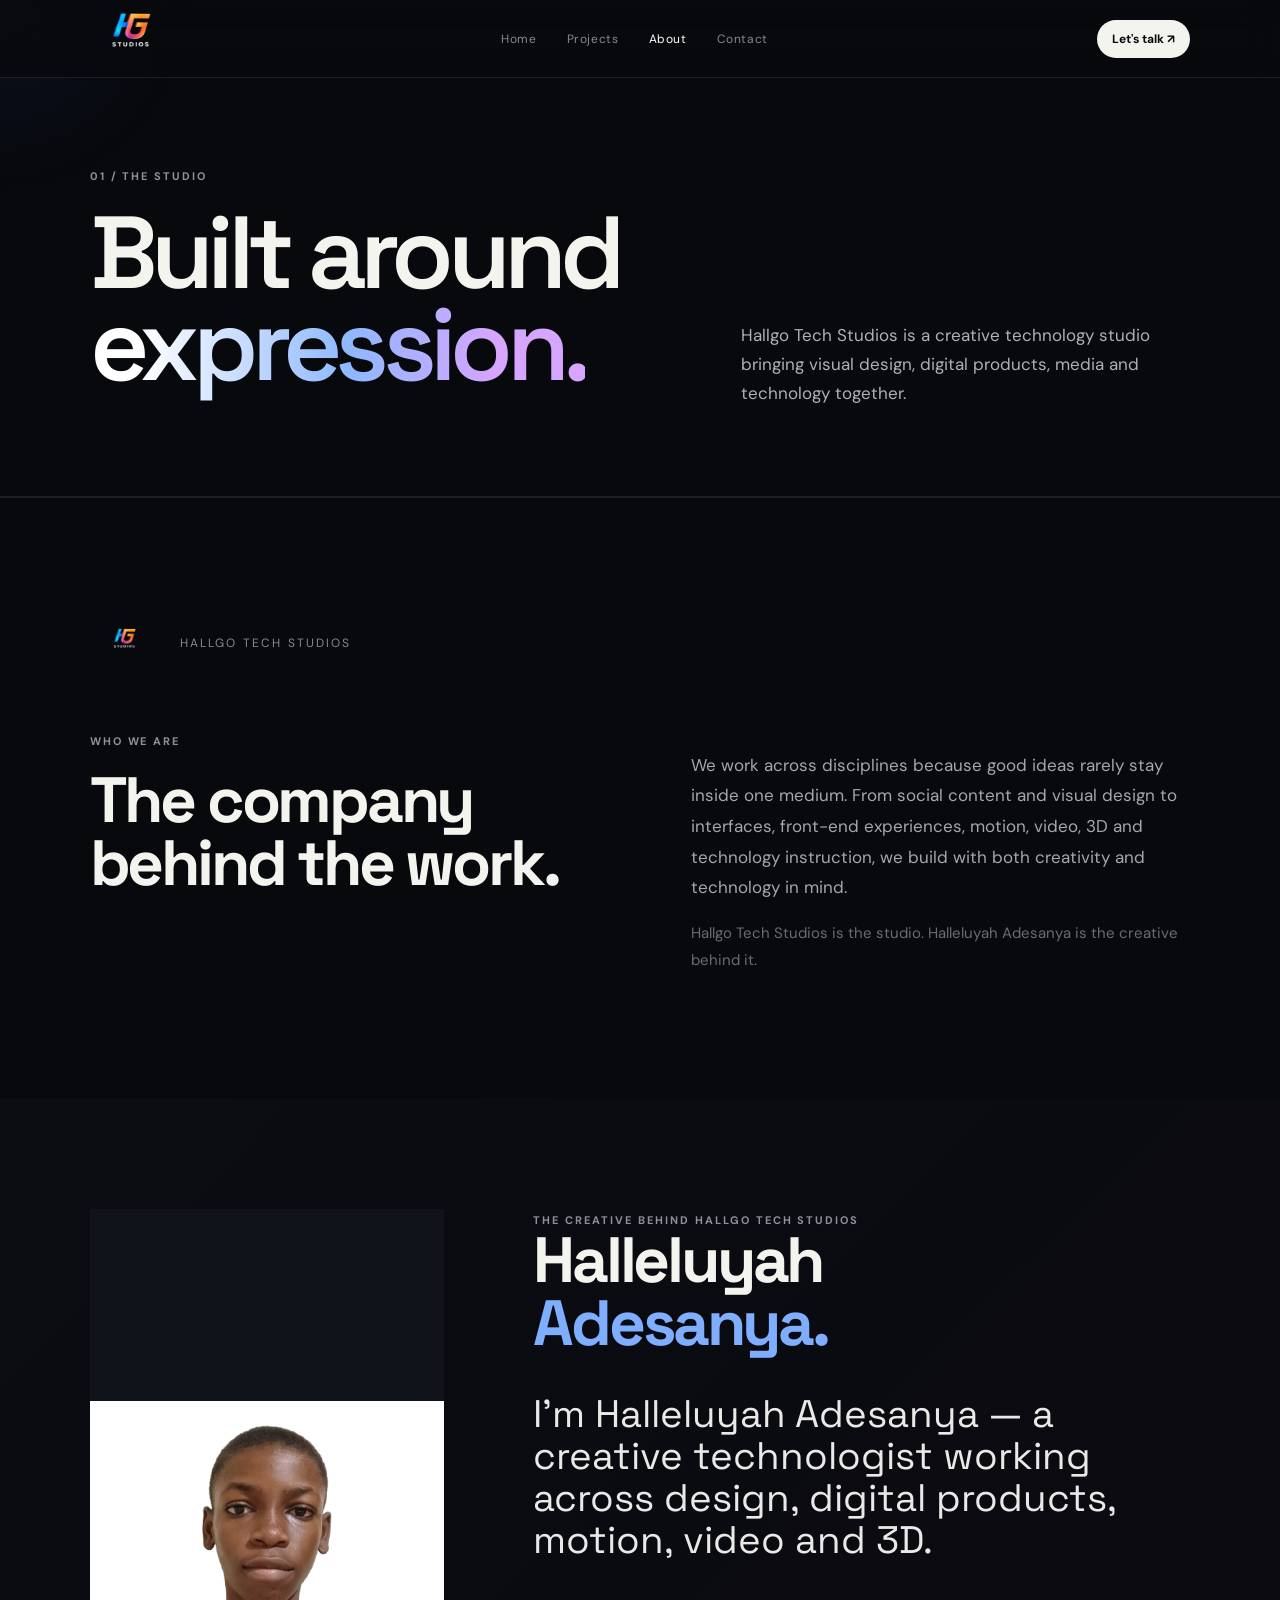
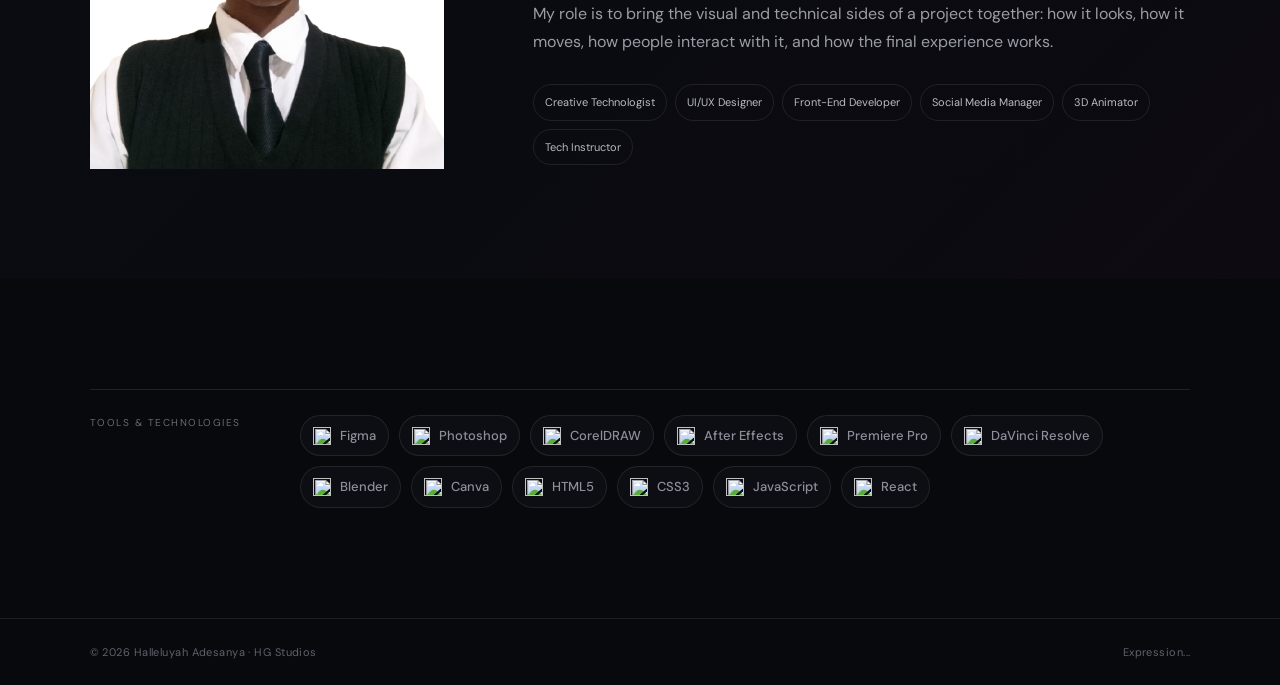
==== about.html @ c4662c1f "Update about.html" ====
<!doctype html><html lang="en"><head><meta charset="utf-8"><meta name="viewport" content="width=device-width, initial-scale=1"><title>About — HG Studios</title><link rel="icon" type="image/png" href="assets/hg-logo.png"><meta name="description" content="About Hallgo Tech Studios and Halleluyah Adesanya, the creative behind the studio."><meta name="theme-color" content="#08090d"><link rel="preconnect" href="https://fonts.googleapis.com"><link rel="preconnect" href="https://fonts.gstatic.com" crossorigin><link href="https://fonts.googleapis.com/css2?family=DM+Sans:wght@400;500;600;700&family=Space+Grotesk:wght@400;500;600;700&display=swap" rel="stylesheet"><link rel="stylesheet" href="styles.css"></head><body><div class="cursor-glow"></div><header class="site-header"><a class="brand" href="index.html" aria-label="HG Studios home"><img src="assets/logo.png" alt="HG Studios logo"></a><button class="menu-toggle" aria-label="Open menu" aria-expanded="false">☰</button><nav class="site-nav"><a href="index.html">Home</a><a href="projects.html">Projects</a><a class="active" href="about.html">About</a><a href="contact.html">Contact</a></nav><a class="header-cta" href="https://wa.link/23jd7m" target="_blank" rel="noopener">Let's talk ↗</a></header><div class="mobile-menu"><a href="index.html">Home</a><a href="projects.html">Projects</a><a href="about.html">About</a><a href="contact.html">Contact</a><a class="mobile-cta" href="https://wa.link/23jd7m" target="_blank" rel="noopener">Let's talk ↗</a></div>
<main><section class="page-hero section"><div class="section-kicker">01 / THE STUDIO</div><div class="about-heading"><h1>Built around<br><em>expression.</em></h1><p class="hero-sub">Hallgo Tech Studios is a creative technology studio bringing visual design, digital products, media and technology together.</p></div></section><section class="studio-story section"><div class="studio-lockup"><img src="assets/logo.png" alt="HG Studios logo"><span>HALLGO TECH STUDIOS</span></div><div class="studio-story-grid"><div><div class="section-kicker">WHO WE ARE</div><h2>The company behind the work.</h2></div><div><p>We work across disciplines because good ideas rarely stay inside one medium. From social content and visual design to interfaces, front-end experiences, motion, video, 3D and technology instruction, we build with both creativity and technology in mind.</p><p class="muted">Hallgo Tech Studios is the studio. Halleluyah Adesanya is the creative behind it.</p></div></div></section><section class="about-person section"><div class="about-person-grid"><div class="about-photo"><img src="assets/halleluyah.png" alt="Halleluyah Adesanya"></div><div class="about-copy"><div class="section-kicker">THE CREATIVE BEHIND HALLGO TECH STUDIOS</div><h2>Halleluyah<br><span>Adesanya.</span></h2><p class="large">I'm Halleluyah Adesanya — a creative technologist working across design, digital products, motion, video and 3D.</p><p>My role is to bring the visual and technical sides of a project together: how it looks, how it moves, how people interact with it, and how the final experience works.</p><div class="roles-list"><span>Creative Technologist</span><span>UI/UX Designer</span><span>Front-End Developer</span><span>Social Media Manager</span><span>3D Animator</span><span>Tech Instructor</span></div></div></div></section><section class="tools-section section"><div class="tools"><span>TOOLS & TECHNOLOGIES</span><div class="tool-list"><b><img src="https://cdn.simpleicons.org/figma/F24E1E" alt="">Figma</b><b><img src="https://cdn.simpleicons.org/adobephotoshop/31A8FF" alt="">Photoshop</b><b><img src="https://cdn.simpleicons.org/coreldraw/00A651" alt="">CorelDRAW</b><b><img src="https://cdn.simpleicons.org/adobeaftereffects/9999FF" alt="">After Effects</b><b><img src="https://cdn.simpleicons.org/adobepremierepro/9999FF" alt="">Premiere Pro</b><b><img src="https://cdn.simpleicons.org/davinciresolve/FFFFFF" alt="">DaVinci Resolve</b><b><img src="https://cdn.simpleicons.org/blender/F5792A" alt="">Blender</b><b><img src="https://cdn.simpleicons.org/canva/00C4CC" alt="">Canva</b><b><img src="https://cdn.simpleicons.org/html5/E34F26" alt="">HTML5</b><b><img src="https://cdn.simpleicons.org/css/1572B6" alt="">CSS3</b><b><img src="https://cdn.simpleicons.org/javascript/F7DF1E" alt="">JavaScript</b><b><img src="https://cdn.simpleicons.org/react/61DAFB" alt="">React</b></div></div></section></main><footer><div>© 2026 Halleluyah Adesanya · HG Studios</div><div>Expression...</div></footer><script src="script.js"></script></body></html>
---- styles.css ----
:root{--bg:#08090d;--panel:#0f1118;--text:#f4f4ef;--muted:#9296a1;--line:rgba(255,255,255,.09);--blue:#2979ff;--purple:#6a1b9a;--orange:#ff6f00}*{box-sizing:border-box}html{scroll-behavior:smooth}body{margin:0;background:var(--bg);color:var(--text);font-family:'DM Sans',sans-serif;line-height:1.5}a{color:inherit}button{font:inherit}.cursor-glow{position:fixed;width:420px;height:420px;transform:translate(-50%,-50%);border-radius:50%;background:radial-gradient(circle,rgba(41,121,255,.07),transparent 65%);pointer-events:none;z-index:0}.site-header{height:78px;padding:0 7vw;display:flex;align-items:center;justify-content:space-between;border-bottom:1px solid var(--line);position:sticky;top:0;background:rgba(8,9,13,.78);backdrop-filter:blur(18px);z-index:50}.brand img{width:48px;height:48px;object-fit:contain}.site-nav{display:flex;gap:30px}.site-nav a{color:#858994;text-decoration:none;font-size:12px;letter-spacing:.05em;transition:.25s}.site-nav a:hover,.site-nav a.active{color:#fff}.header-cta{font-size:12px;text-decoration:none;background:#f4f4ef;color:#08090d;padding:10px 15px;border-radius:999px;font-weight:700}.menu-toggle,.mobile-menu{display:none}.hero{min-height:calc(100vh - 78px);padding:8vh 7vw 4vh;position:relative;display:grid;grid-template-columns:1.25fr .75fr;align-items:center;overflow:hidden}.hero-bg{position:absolute;inset:0;background:radial-gradient(circle at 80% 30%,rgba(41,121,255,.11),transparent 25%),radial-gradient(circle at 70% 70%,rgba(106,27,154,.10),transparent 28%);z-index:-1}.hero-copy{max-width:900px}.eyebrow,.section-kicker{font-size:11px;letter-spacing:.18em;color:#8e919c;font-weight:700}.eyebrow span{color:var(--orange)}.hero h1,.page-hero h1{font-family:'Space Grotesk',sans-serif;font-size:clamp(58px,8vw,126px);line-height:.9;letter-spacing:-.065em;margin:22px 0 28px;font-weight:600}.hero h1 em,.page-hero h1 em{font-style:normal;background:linear-gradient(90deg,#fff 10%,#8eb8ff 52%,#d6a5ff 82%);-webkit-background-clip:text;background-clip:text;color:transparent}.hero-sub{max-width:640px;color:#aeb0ba;font-size:17px;line-height:1.7}.hero-actions{display:flex;align-items:center;gap:25px;margin-top:34px;flex-wrap:wrap}.button.primary,.contact-button{background:#f4f4ef;color:#08090d;border-radius:999px;padding:14px 20px;font-weight:700;font-size:13px;text-decoration:none;display:inline-block}.button.secondary{border:1px solid var(--line);padding:12px 18px;border-radius:999px;text-decoration:none;font-size:12px}.text-link,.inline-link{font-size:13px;color:#b5b8c1;text-decoration:none}.text-link:hover,.inline-link:hover{color:#fff}.hero-mark{justify-self:end;width:min(32vw,430px);aspect-ratio:1;display:grid;place-items:center;position:relative}.hero-mark img{width:72%;position:relative;z-index:2;filter:drop-shadow(0 25px 45px rgba(0,0,0,.45))}.hero-mark-glow{position:absolute;width:100%;height:100%;border-radius:50%;background:radial-gradient(circle,rgba(41,121,255,.18),rgba(106,27,154,.08) 40%,transparent 70%);border:1px solid rgba(41,121,255,.22);box-shadow:0 0 100px rgba(41,121,255,.1),inset 0 0 80px rgba(106,27,154,.08)}.role-strip{grid-column:1/-1;border-top:1px solid var(--line);padding-top:20px;display:flex;gap:28px;flex-wrap:wrap}.role-strip span{font-size:11px;color:#777b86;letter-spacing:.08em}.section{padding:110px 7vw}.intro{border-top:1px solid var(--line)}.intro-grid{display:grid;grid-template-columns:1.1fr .9fr;gap:8vw;margin-top:30px}.intro h2,.section h2{font-family:'Space Grotesk',sans-serif;font-size:clamp(42px,5vw,76px);line-height:.98;letter-spacing:-.05em;margin:0}.intro h2 span,.section h2 span{color:#7faeff}.intro p{color:#b5b6bd;font-size:18px;line-height:1.7;max-width:620px}.muted{color:#696c75!important;font-size:15px!important}.section-head{display:flex;justify-content:space-between;align-items:end;gap:30px;margin-bottom:44px}.head-note{max-width:360px;color:#7e818c;line-height:1.6;font-size:14px}.feature-grid{display:grid;grid-template-columns:1.25fr .75fr;gap:18px}.feature-card{display:block;text-decoration:none;background:#101219;border:1px solid var(--line);padding:10px}.feature-card.large{grid-row:span 2}.feature-image{overflow:hidden;background:#151720;aspect-ratio:4/3}.feature-card.large .feature-image{aspect-ratio:4/4.8}.feature-image img{width:100%;height:100%;object-fit:cover;transition:transform .6s}.feature-card:hover .feature-image img{transform:scale(1.04)}.feature-card>div:last-child{padding:17px 8px 12px}.feature-card span,.project-card .work-meta span,.work-meta span{display:block;color:#777b86;font-size:9px;letter-spacing:.15em;margin-bottom:7px}.feature-card strong{font-size:17px}.services-grid{margin-top:45px;display:grid;grid-template-columns:repeat(3,1fr);border-top:1px solid var(--line);border-left:1px solid var(--line)}.services-grid article{padding:30px;border-right:1px solid var(--line);border-bottom:1px solid var(--line);min-height:230px}.services-grid span{font-size:11px;color:var(--orange)}.services-grid h3{font-family:'Space Grotesk',sans-serif;font-size:25px;margin:34px 0 10px}.services-grid p{color:#7f828c;line-height:1.65;font-size:14px}.media{background:#0b0d12;border-top:1px solid #ffffff0d;border-bottom:1px solid #ffffff0d}.video-grid{display:grid;grid-template-columns:repeat(3,1fr);gap:18px}.yt-wrap{aspect-ratio:16/10;background:#11131a;overflow:hidden}.yt-wrap iframe{width:100%;height:100%;border:0}.center-action{text-align:center;margin-top:35px}.contact{padding-bottom:80px}.contact-panel{padding:70px 7vw;background:linear-gradient(110deg,#11131b,#171022 55%,#141018);border:1px solid var(--line);position:relative;overflow:hidden}.contact-panel:after{content:'';position:absolute;width:500px;height:500px;right:-180px;top:-220px;border-radius:50%;border:1px solid rgba(41,121,255,.22);box-shadow:0 0 120px rgba(41,121,255,.09)}.contact h2{font-size:clamp(55px,7vw,100px);margin:18px 0 35px;position:relative;z-index:1}.contact h2 em{font-style:normal;color:#a5c3ff}.page-hero{padding-top:90px;padding-bottom:80px;border-bottom:1px solid var(--line)}.page-hero h1{max-width:1000px;margin-bottom:25px}.page-hero>p{max-width:650px;color:#969aa5;font-size:17px}.project-toolbar{display:flex;justify-content:space-between;gap:20px;align-items:center;margin-bottom:30px}.filters{display:flex;gap:8px;flex-wrap:wrap}.filter{background:transparent;color:#7f828c;border:1px solid var(--line);padding:9px 14px;border-radius:999px;cursor:pointer}.filter.active,.filter:hover{background:#f4f4ef;color:#08090d}.project-count{color:#666a75;font-size:11px;letter-spacing:.1em}.project-grid{display:grid;grid-template-columns:repeat(12,1fr);gap:16px}.project-card{grid-column:span 4}.project-card:nth-child(3n+1){grid-column:span 5}.project-card:nth-child(3n+2){grid-column:span 4}.project-card:nth-child(3n){grid-column:span 3}.project-media{width:100%;aspect-ratio:4/5;border:0;padding:0;background:#11131a;display:block;overflow:hidden;position:relative}.project-media img,.project-media video{width:100%;height:100%;object-fit:cover;display:block}.media-button{cursor:pointer}.media-button img,.media-button video{transition:transform .6s,filter .6s}.media-button:hover img,.media-button:hover video{transform:scale(1.045);filter:brightness(1.06)}.play-badge{position:absolute;left:14px;bottom:14px;background:rgba(255,255,255,.92);color:#08090d;border-radius:50%;width:42px;height:42px;display:grid;place-items:center;font-size:12px}.yt-project{aspect-ratio:16/10}.yt-project iframe{width:100%;height:100%;border:0}.work-meta{padding:13px 1px 22px}.work-meta strong{font-size:14px;font-weight:600}.about-heading{display:grid;grid-template-columns:1.1fr .9fr;gap:8vw;align-items:end}.about-heading .hero-sub{margin-bottom:8px}.studio-lockup{display:flex;align-items:center;gap:20px;margin-bottom:55px}.studio-lockup img{width:70px;height:70px;object-fit:contain}.studio-lockup span{font-size:12px;letter-spacing:.18em;color:#858994}.studio-story{border-top:1px solid var(--line)}.studio-story-grid{display:grid;grid-template-columns:1fr 1fr;gap:8vw}.studio-story h2{margin-top:20px}.studio-story p{color:#a4a7b0;line-height:1.8;font-size:17px}.about-person{background:linear-gradient(135deg,#0b0d12,#0a0b10 55%,#0e0a12)}.about-person-grid{display:grid;grid-template-columns:.7fr 1.3fr;gap:7vw;align-items:center}.about-photo{background:#11131a;min-height:560px;display:flex;align-items:end;justify-content:center;overflow:hidden}.about-photo img{width:100%;height:100%;object-fit:cover;object-position:center top}.about-copy .large{font-family:'Space Grotesk',sans-serif;font-size:clamp(25px,3vw,42px);line-height:1.1;color:#e9e9e7}.about-copy p:not(.large){color:#9b9da6;line-height:1.75}.roles-list{display:flex;flex-wrap:wrap;gap:8px;margin-top:28px}.roles-list span{border:1px solid var(--line);padding:9px 11px;border-radius:999px;color:#b9bbc3;font-size:11px}.tools{border-top:1px solid rgba(255,255,255,.1);padding-top:25px;display:grid;grid-template-columns:180px 1fr;gap:30px}.tools>span{font-size:10px;letter-spacing:.15em;color:#676a74}.tools div{display:flex;gap:18px;flex-wrap:wrap}.tools b{font-weight:500;color:#8d909a;font-size:13px}.contact-page{min-height:70vh}.contact-page h1{font-size:clamp(58px,8vw,118px)}.contact-page .contact-button{margin-top:25px}.contact-links{padding-top:30px}.social-grid{display:grid;grid-template-columns:repeat(4,1fr);border-left:1px solid var(--line);margin-top:25px}.social-link{display:flex;justify-content:space-between;align-items:center;color:#9da0aa;text-decoration:none;border-right:1px solid var(--line);border-bottom:1px solid var(--line);padding:20px 16px;font-size:13px}.social-link:hover{color:#fff;background:#0e1016}.social-link i{font-style:normal;color:var(--orange)}.lightbox{position:fixed;inset:0;background:rgba(0,0,0,.92);display:none;align-items:center;justify-content:center;z-index:100;padding:30px}.lightbox.open{display:flex}.lightbox img,.lightbox-video{max-width:92vw;max-height:88vh;object-fit:contain}.lightbox-close{position:absolute;top:18px;right:25px;background:none;border:0;color:#fff;font-size:38px;cursor:pointer}.reveal{opacity:0;transform:translateY(22px);transition:opacity .8s ease,transform .8s ease}.reveal.visible{opacity:1;transform:none}footer{border-top:1px solid var(--line);padding:25px 7vw;display:flex;justify-content:space-between;color:#5f626c;font-size:11px;letter-spacing:.04em}
@media(max-width:900px){.site-header{padding:0 5vw}.site-nav,.site-header .header-cta{display:none}.menu-toggle{display:block;background:none;border:0;color:#fff;font-size:28px;cursor:pointer}.mobile-menu{display:flex;position:fixed;inset:78px 0 auto 0;background:rgba(8,9,13,.97);backdrop-filter:blur(18px);padding:25px 5vw 35px;flex-direction:column;gap:20px;z-index:49;border-bottom:1px solid var(--line);transform:translateY(-120%);transition:transform .3s}.mobile-menu.open{transform:none}.mobile-menu a{text-decoration:none;color:#c7c9d0;font-size:18px}.mobile-menu .mobile-cta{background:#f4f4ef;color:#08090d;padding:12px 15px;border-radius:999px;width:max-content;font-size:13px;font-weight:700}.hero{grid-template-columns:1fr;padding-top:70px}.hero-mark{justify-self:center;width:min(75vw,430px);margin-top:35px}.hero-copy{order:1}.hero-mark{order:2}.role-strip{order:3}.intro-grid,.about-heading,.studio-story-grid,.about-person-grid{grid-template-columns:1fr}.feature-grid{grid-template-columns:1fr 1fr}.feature-card.large{grid-row:auto;grid-column:1/-1}.services-grid{grid-template-columns:1fr 1fr}.video-grid{grid-template-columns:1fr}.tools{grid-template-columns:1fr}.social-grid{grid-template-columns:1fr 1fr}.project-card,.project-card:nth-child(3n+1),.project-card:nth-child(3n+2),.project-card:nth-child(3n){grid-column:span 6}}
@media(max-width:600px){.section{padding:80px 5vw}.hero{padding-left:5vw;padding-right:5vw}.hero h1,.page-hero h1{font-size:56px}.hero-sub{font-size:15px}.hero-mark{width:88vw}.section-head{align-items:flex-start;flex-direction:column}.feature-grid{grid-template-columns:1fr}.feature-card.large{grid-column:auto}.services-grid{grid-template-columns:1fr}.project-toolbar{align-items:flex-start;flex-direction:column}.filters{overflow-x:auto;flex-wrap:nowrap;width:100%;padding-bottom:4px}.filter{white-space:nowrap}.project-card,.project-card:nth-child(3n+1),.project-card:nth-child(3n+2),.project-card:nth-child(3n){grid-column:span 12}.about-photo{min-height:430px}.social-grid{grid-template-columns:1fr}.contact-panel{padding:55px 6vw}.contact h2{font-size:56px}.contact-page{min-height:auto}.page-hero{padding-top:70px}footer{padding:22px 5vw;gap:20px;flex-direction:column}.cursor-glow{display:none}}
/* Project detail layer */
.detail-modal{position:fixed;inset:0;background:rgba(3,4,7,.94);backdrop-filter:blur(18px);display:none;align-items:center;justify-content:center;z-index:120;padding:24px}.detail-modal.open{display:flex}.detail-panel{width:min(1080px,94vw);max-height:90vh;overflow:auto;background:#0d0f15;border:1px solid var(--line);display:grid;grid-template-columns:1.1fr .9fr;gap:0;box-shadow:0 30px 100px rgba(0,0,0,.55)}.detail-media{background:#07080b;min-height:420px;display:grid;place-items:center}.detail-media img,.detail-media video{width:100%;height:100%;max-height:78vh;object-fit:contain}.detail-copy{padding:48px}.detail-copy h2{font-family:'Space Grotesk',sans-serif;font-size:clamp(38px,4vw,62px);line-height:.98;letter-spacing:-.05em;margin:18px 0}.detail-copy p{color:#a9adb7;font-size:16px;line-height:1.75}.detail-tools{display:flex;flex-direction:column;gap:7px;border-top:1px solid var(--line);padding-top:20px}.detail-tools strong{color:#fff;font-size:11px;letter-spacing:.12em;text-transform:uppercase}.detail-close{position:fixed;top:18px;right:22px;background:none;border:0;color:#fff;font-size:40px;line-height:1;cursor:pointer;z-index:121}.viewer-shell{max-width:92vw;max-height:88vh;display:flex;flex-direction:column;align-items:center;gap:14px}.viewer-shell img,.viewer-shell video{max-width:92vw;max-height:78vh;object-fit:contain}.viewer-caption{width:100%;display:flex;justify-content:space-between;gap:20px;color:#fff}.viewer-caption span{color:#858994;font-size:12px}.details-link{display:inline-block;margin-top:12px;background:none;border:0;padding:0;color:#9da0aa;font-size:12px;cursor:pointer}.details-link:hover{color:#fff}.project-media{border:0;padding:0;width:100%;cursor:pointer}.project-media img,.project-media video{display:block}.yt-project{cursor:default}.yt-project iframe{display:block;width:100%;aspect-ratio:16/9;border:0}.project-card .work-meta{padding:15px 3px 2px}.project-card .work-meta strong{display:block;font-size:17px}.project-grid{align-items:start}.project-count{white-space:nowrap}
@media(max-width:800px){.detail-panel{grid-template-columns:1fr;max-height:88vh}.detail-media{min-height:250px}.detail-copy{padding:30px 24px}.detail-copy h2{font-size:42px}.detail-close{top:10px;right:14px}.viewer-caption{flex-direction:column;gap:4px}}


/* Final refinement: real media thumbnails, icons and mobile sizing */
.brand img{width:82px;height:auto;display:block;object-fit:contain}
.hero-mark img{width:min(100%,360px);max-height:360px;object-fit:contain}
.yt-thumb,.youtube-thumb{position:relative;overflow:hidden;background:#11131a}
.yt-thumb{aspect-ratio:16/9}
.yt-thumb img,.youtube-thumb img{width:100%;height:100%;object-fit:cover;display:block;transition:transform .6s,filter .6s}
.youtube-home-card{display:block;color:inherit;text-decoration:none}
.youtube-home-card:hover .yt-thumb img,.youtube-thumb:hover img{transform:scale(1.04);filter:brightness(.82)}
.youtube-overlay{position:absolute;inset:0;display:flex;align-items:center;justify-content:center;flex-direction:column;gap:8px;background:linear-gradient(180deg,transparent 30%,rgba(0,0,0,.55));pointer-events:none}
.youtube-play{width:54px;height:54px;border-radius:50%;display:grid;place-items:center;background:#fff;color:#111;font-size:14px;padding-left:2px;box-shadow:0 10px 30px rgba(0,0,0,.35)}
.youtube-overlay small{font-size:9px;letter-spacing:.18em;color:#fff;font-weight:700}
.social-name{display:flex;align-items:center;gap:11px}
.social-name img{width:19px;height:19px;display:block;object-fit:contain}
.tool-list{display:flex!important;gap:10px!important;flex-wrap:wrap!important}
.tool-list b{display:flex;align-items:center;gap:9px;border:1px solid var(--line);padding:10px 12px;border-radius:999px;background:#0c0e13}
.tool-list b img{width:18px;height:18px;object-fit:contain}
.project-card .youtube-thumb{cursor:pointer}
.yt-project{aspect-ratio:auto}
@media(max-width:900px){.brand img{width:68px}.hero-mark img{width:min(72vw,310px);max-height:310px}.site-header{height:72px}.mobile-menu{inset:72px 0 auto 0}}
@media(max-width:600px){.brand img{width:60px}.hero-mark{width:100%;margin-top:12px}.hero-mark img{width:min(62vw,250px);max-height:250px}.hero{padding-top:45px}.hero h1{font-size:clamp(44px,14vw,58px);line-height:.98}.role-strip{gap:7px}.role-strip span{font-size:9px;padding:7px 9px}.project-media{aspect-ratio:4/5}.youtube-thumb{aspect-ratio:16/9}.yt-thumb{aspect-ratio:16/9}.tools{gap:18px}.tool-list{gap:7px!important}.tool-list b{font-size:11px;padding:8px 10px}.tool-list b img{width:16px;height:16px}.social-link{padding:17px 13px}.social-name img{width:18px;height:18px}}
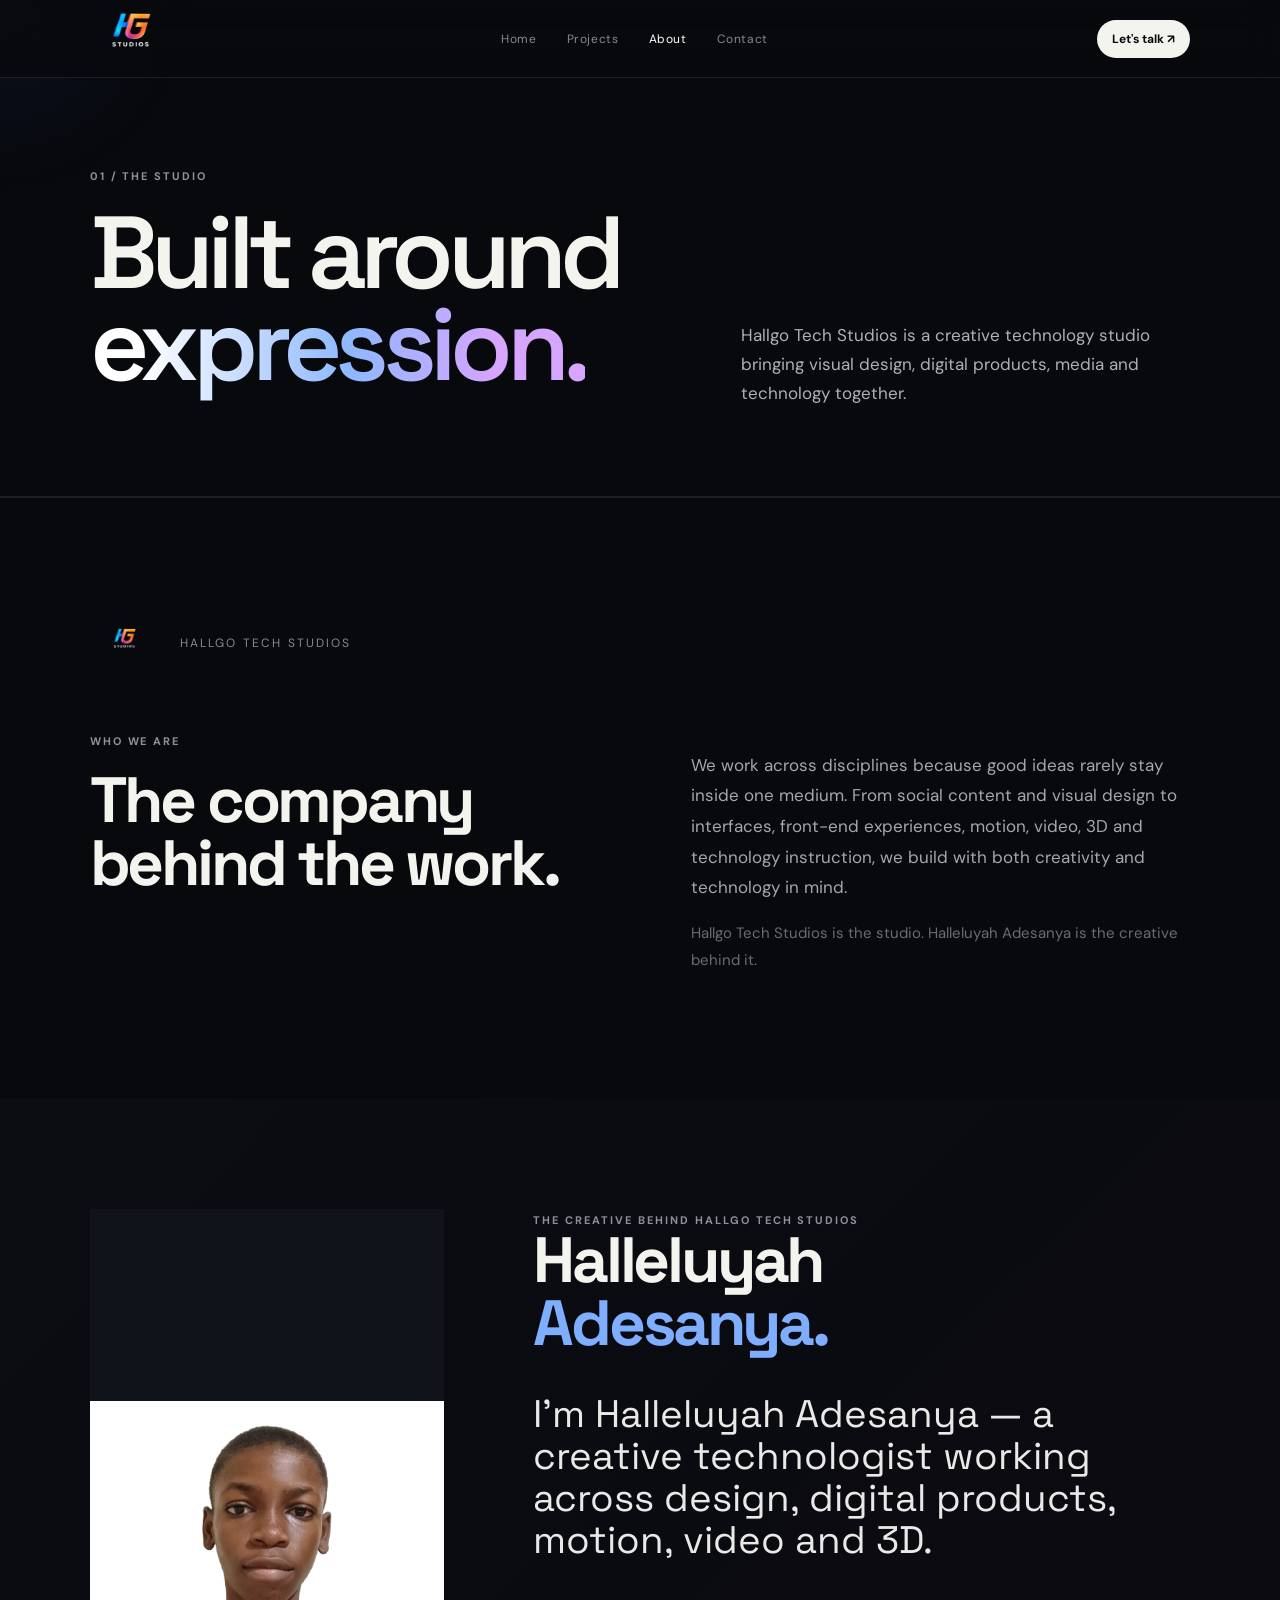
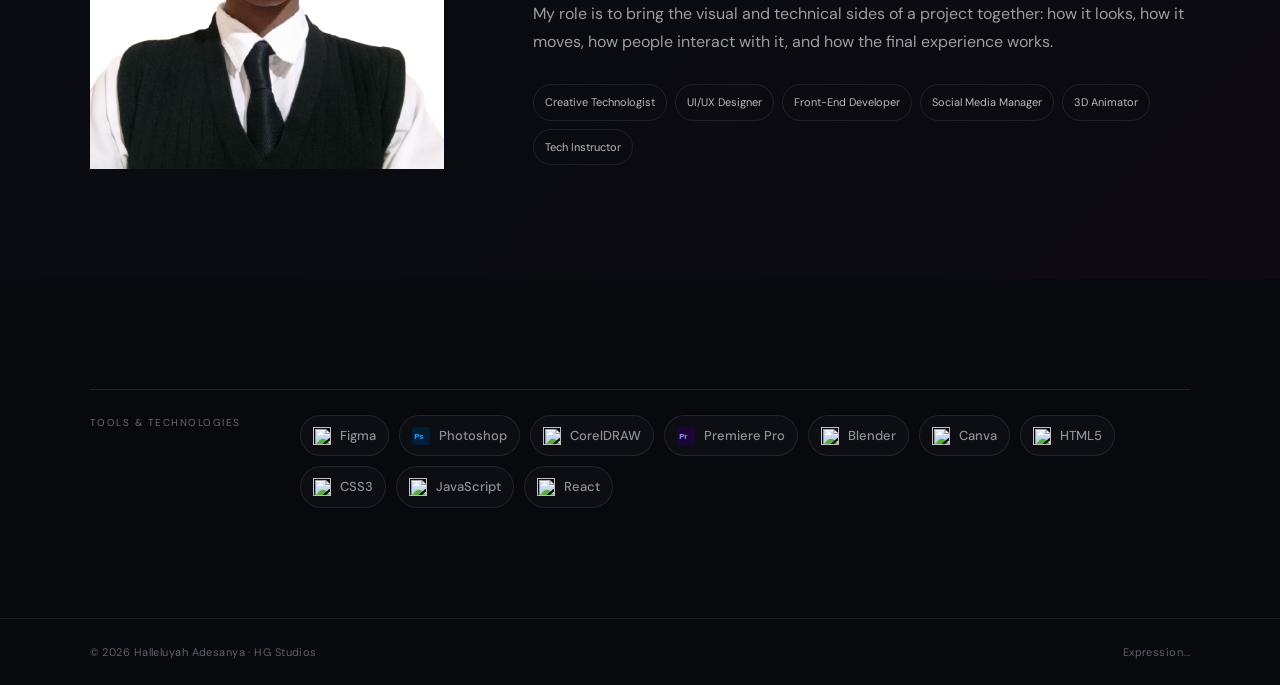
==== commit 8faeea3a: "Fix About tools and remove unwanted tools" ====
--- a/about.html
+++ b/about.html
@@ -1,2 +1,2 @@
-<!doctype html><html lang="en"><head><meta charset="utf-8"><meta name="viewport" content="width=device-width, initial-scale=1"><title>About — HG Studios</title><link rel="icon" type="image/png" href="assets/hg-logo.png"><meta name="description" content="About Hallgo Tech Studios and Halleluyah Adesanya, the creative behind the studio."><meta name="theme-color" content="#08090d"><link rel="preconnect" href="https://fonts.googleapis.com"><link rel="preconnect" href="https://fonts.gstatic.com" crossorigin><link href="https://fonts.googleapis.com/css2?family=DM+Sans:wght@400;500;600;700&family=Space+Grotesk:wght@400;500;600;700&display=swap" rel="stylesheet"><link rel="stylesheet" href="styles.css"></head><body><div class="cursor-glow"></div><header class="site-header"><a class="brand" href="index.html" aria-label="HG Studios home"><img src="assets/logo.png" alt="HG Studios logo"></a><button class="menu-toggle" aria-label="Open menu" aria-expanded="false">☰</button><nav class="site-nav"><a href="index.html">Home</a><a href="projects.html">Projects</a><a class="active" href="about.html">About</a><a href="contact.html">Contact</a></nav><a class="header-cta" href="https://wa.link/23jd7m" target="_blank" rel="noopener">Let's talk ↗</a></header><div class="mobile-menu"><a href="index.html">Home</a><a href="projects.html">Projects</a><a href="about.html">About</a><a href="contact.html">Contact</a><a class="mobile-cta" href="https://wa.link/23jd7m" target="_blank" rel="noopener">Let's talk ↗</a></div>
-<main><section class="page-hero section"><div class="section-kicker">01 / THE STUDIO</div><div class="about-heading"><h1>Built around<br><em>expression.</em></h1><p class="hero-sub">Hallgo Tech Studios is a creative technology studio bringing visual design, digital products, media and technology together.</p></div></section><section class="studio-story section"><div class="studio-lockup"><img src="assets/logo.png" alt="HG Studios logo"><span>HALLGO TECH STUDIOS</span></div><div class="studio-story-grid"><div><div class="section-kicker">WHO WE ARE</div><h2>The company behind the work.</h2></div><div><p>We work across disciplines because good ideas rarely stay inside one medium. From social content and visual design to interfaces, front-end experiences, motion, video, 3D and technology instruction, we build with both creativity and technology in mind.</p><p class="muted">Hallgo Tech Studios is the studio. Halleluyah Adesanya is the creative behind it.</p></div></div></section><section class="about-person section"><div class="about-person-grid"><div class="about-photo"><img src="assets/halleluyah.png" alt="Halleluyah Adesanya"></div><div class="about-copy"><div class="section-kicker">THE CREATIVE BEHIND HALLGO TECH STUDIOS</div><h2>Halleluyah<br><span>Adesanya.</span></h2><p class="large">I'm Halleluyah Adesanya — a creative technologist working across design, digital products, motion, video and 3D.</p><p>My role is to bring the visual and technical sides of a project together: how it looks, how it moves, how people interact with it, and how the final experience works.</p><div class="roles-list"><span>Creative Technologist</span><span>UI/UX Designer</span><span>Front-End Developer</span><span>Social Media Manager</span><span>3D Animator</span><span>Tech Instructor</span></div></div></div></section><section class="tools-section section"><div class="tools"><span>TOOLS & TECHNOLOGIES</span><div class="tool-list"><b><img src="https://cdn.simpleicons.org/figma/F24E1E" alt="">Figma</b><b><img src="https://cdn.simpleicons.org/adobephotoshop/31A8FF" alt="">Photoshop</b><b><img src="https://cdn.simpleicons.org/coreldraw/00A651" alt="">CorelDRAW</b><b><img src="https://cdn.simpleicons.org/adobeaftereffects/9999FF" alt="">After Effects</b><b><img src="https://cdn.simpleicons.org/adobepremierepro/9999FF" alt="">Premiere Pro</b><b><img src="https://cdn.simpleicons.org/davinciresolve/FFFFFF" alt="">DaVinci Resolve</b><b><img src="https://cdn.simpleicons.org/blender/F5792A" alt="">Blender</b><b><img src="https://cdn.simpleicons.org/canva/00C4CC" alt="">Canva</b><b><img src="https://cdn.simpleicons.org/html5/E34F26" alt="">HTML5</b><b><img src="https://cdn.simpleicons.org/css/1572B6" alt="">CSS3</b><b><img src="https://cdn.simpleicons.org/javascript/F7DF1E" alt="">JavaScript</b><b><img src="https://cdn.simpleicons.org/react/61DAFB" alt="">React</b></div></div></section></main><footer><div>© 2026 Halleluyah Adesanya · HG Studios</div><div>Expression...</div></footer><script src="script.js"></script></body></html>
+<!doctype html><html lang="en"><head><meta charset="utf-8"><meta name="viewport" content="width=device-width, initial-scale=1"><title>About — HG Studios</title><link rel="icon" type="image/png" href="assets/hg-favicon.png"><meta name="description" content="About Hallgo Tech Studios and Halleluyah Adesanya, the creative behind the studio."><meta name="theme-color" content="#08090d"><link rel="preconnect" href="https://fonts.googleapis.com"><link rel="preconnect" href="https://fonts.gstatic.com" crossorigin><link href="https://fonts.googleapis.com/css2?family=DM+Sans:wght@400;500;600;700&family=Space+Grotesk:wght@400;500;600;700&display=swap" rel="stylesheet"><link rel="stylesheet" href="styles.css"></head><body><div class="cursor-glow"></div><header class="site-header"><a class="brand" href="index.html" aria-label="HG Studios home"><img src="assets/logo.png" alt="HG Studios logo"></a><button class="menu-toggle" aria-label="Open menu" aria-expanded="false">☰</button><nav class="site-nav"><a href="index.html">Home</a><a href="projects.html">Projects</a><a class="active" href="about.html">About</a><a href="contact.html">Contact</a></nav><a class="header-cta" href="https://wa.link/23jd7m" target="_blank" rel="noopener">Let's talk ↗</a></header><div class="mobile-menu"><a href="index.html">Home</a><a href="projects.html">Projects</a><a href="about.html">About</a><a href="contact.html">Contact</a><a class="mobile-cta" href="https://wa.link/23jd7m" target="_blank" rel="noopener">Let's talk ↗</a></div>
+<main><section class="page-hero section"><div class="section-kicker">01 / THE STUDIO</div><div class="about-heading"><h1>Built around<br><em>expression.</em></h1><p class="hero-sub">Hallgo Tech Studios is a creative technology studio bringing visual design, digital products, media and technology together.</p></div></section><section class="studio-story section"><div class="studio-lockup"><img src="assets/logo.png" alt="HG Studios logo"><span>HALLGO TECH STUDIOS</span></div><div class="studio-story-grid"><div><div class="section-kicker">WHO WE ARE</div><h2>The company behind the work.</h2></div><div><p>We work across disciplines because good ideas rarely stay inside one medium. From social content and visual design to interfaces, front-end experiences, motion, video, 3D and technology instruction, we build with both creativity and technology in mind.</p><p class="muted">Hallgo Tech Studios is the studio. Halleluyah Adesanya is the creative behind it.</p></div></div></section><section class="about-person section"><div class="about-person-grid"><div class="about-photo"><img src="assets/halleluyah.png" alt="Halleluyah Adesanya"></div><div class="about-copy"><div class="section-kicker">THE CREATIVE BEHIND HALLGO TECH STUDIOS</div><h2>Halleluyah<br><span>Adesanya.</span></h2><p class="large">I'm Halleluyah Adesanya — a creative technologist working across design, digital products, motion, video and 3D.</p><p>My role is to bring the visual and technical sides of a project together: how it looks, how it moves, how people interact with it, and how the final experience works.</p><div class="roles-list"><span>Creative Technologist</span><span>UI/UX Designer</span><span>Front-End Developer</span><span>Social Media Manager</span><span>3D Animator</span><span>Tech Instructor</span></div></div></div></section><section class="tools-section section"><div class="tools"><span>TOOLS & TECHNOLOGIES</span><div class="tool-list"><b><img src="https://cdn.simpleicons.org/figma/F24E1E" alt="">Figma</b><b><img src="assets/photoshop.svg" alt="">Photoshop</b><b><img src="https://cdn.simpleicons.org/coreldraw/00A651" alt="">CorelDRAW</b><b><img src="assets/premiere-pro.svg" alt="">Premiere Pro</b><b><img src="https://cdn.simpleicons.org/blender/F5792A" alt="">Blender</b><b><img src="assets/canva.svg" alt="">Canva</b><b><img src="https://cdn.simpleicons.org/html5/E34F26" alt="">HTML5</b><b><img src="https://cdn.simpleicons.org/css/1572B6" alt="">CSS3</b><b><img src="https://cdn.simpleicons.org/javascript/F7DF1E" alt="">JavaScript</b><b><img src="https://cdn.simpleicons.org/react/61DAFB" alt="">React</b></div></div></section></main><footer><div>© 2026 Halleluyah Adesanya · HG Studios</div><div>Expression...</div></footer><script src="script.js"></script></body></html>
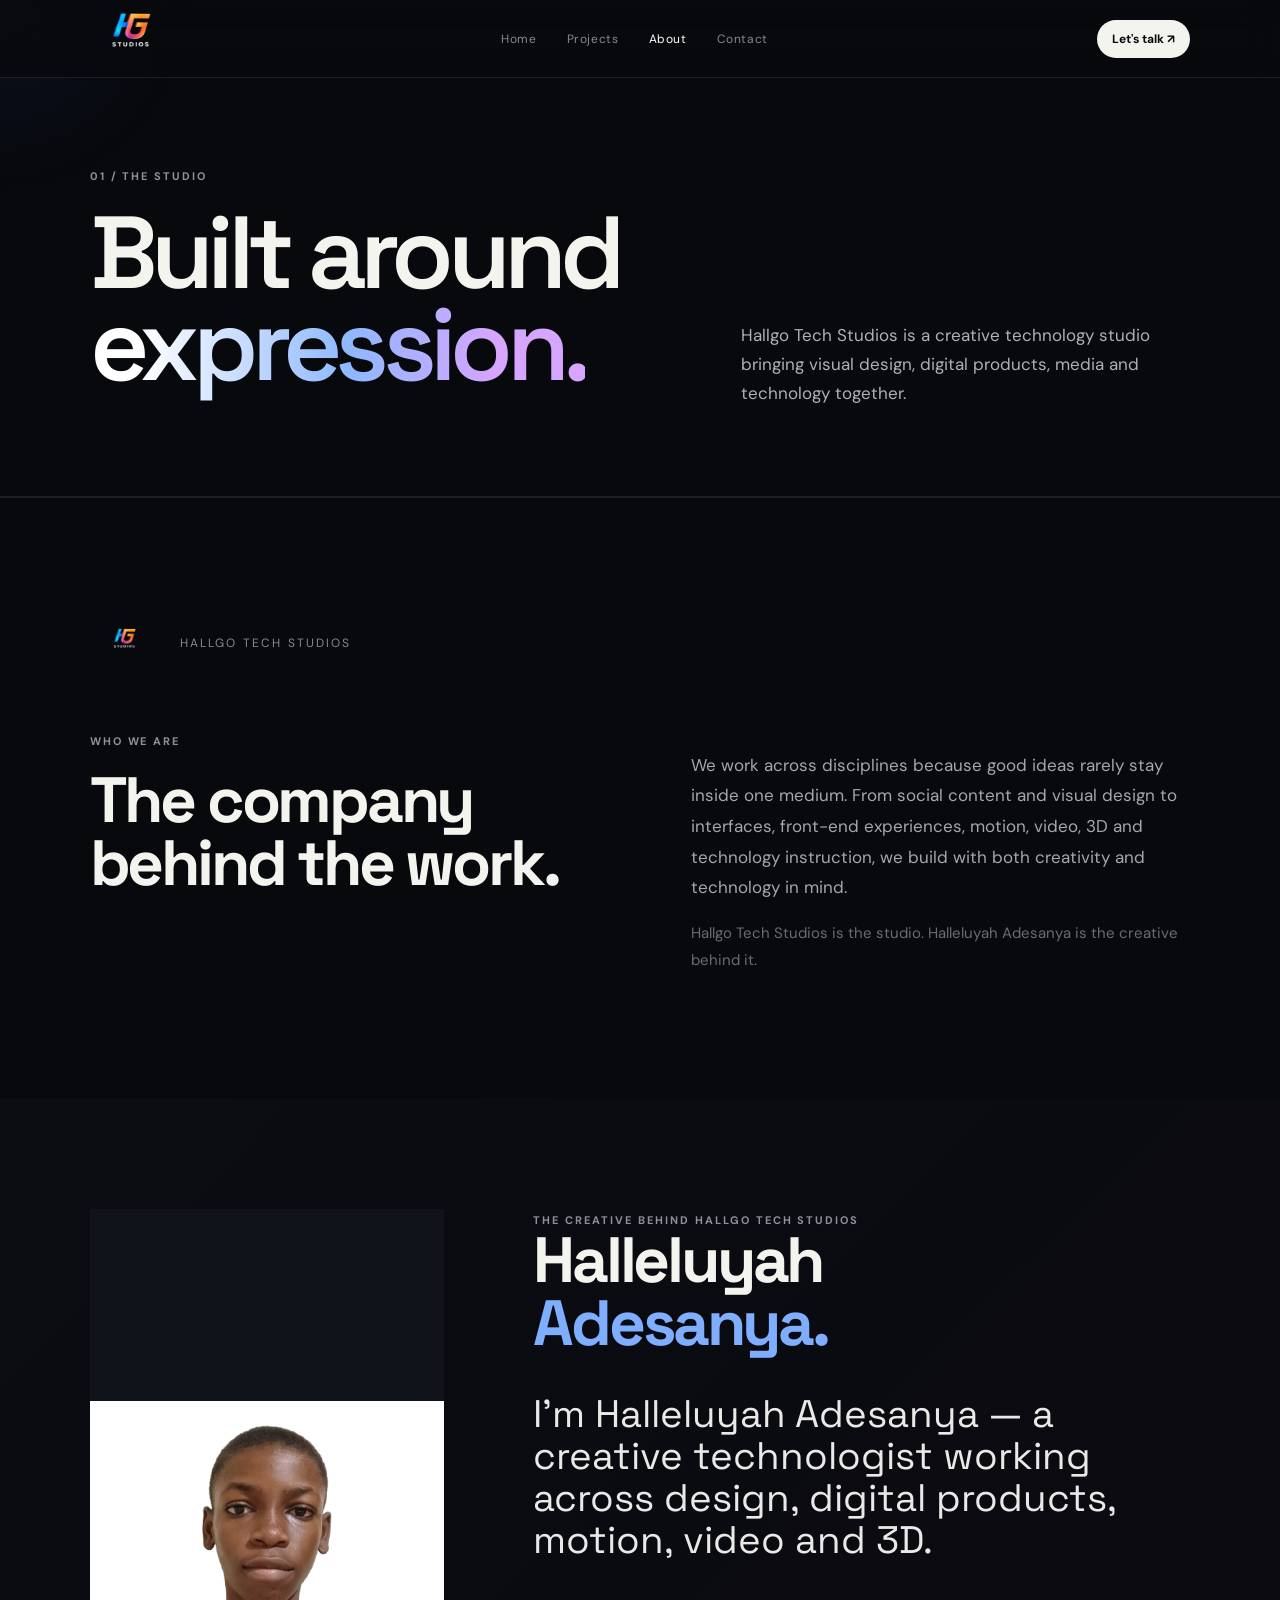
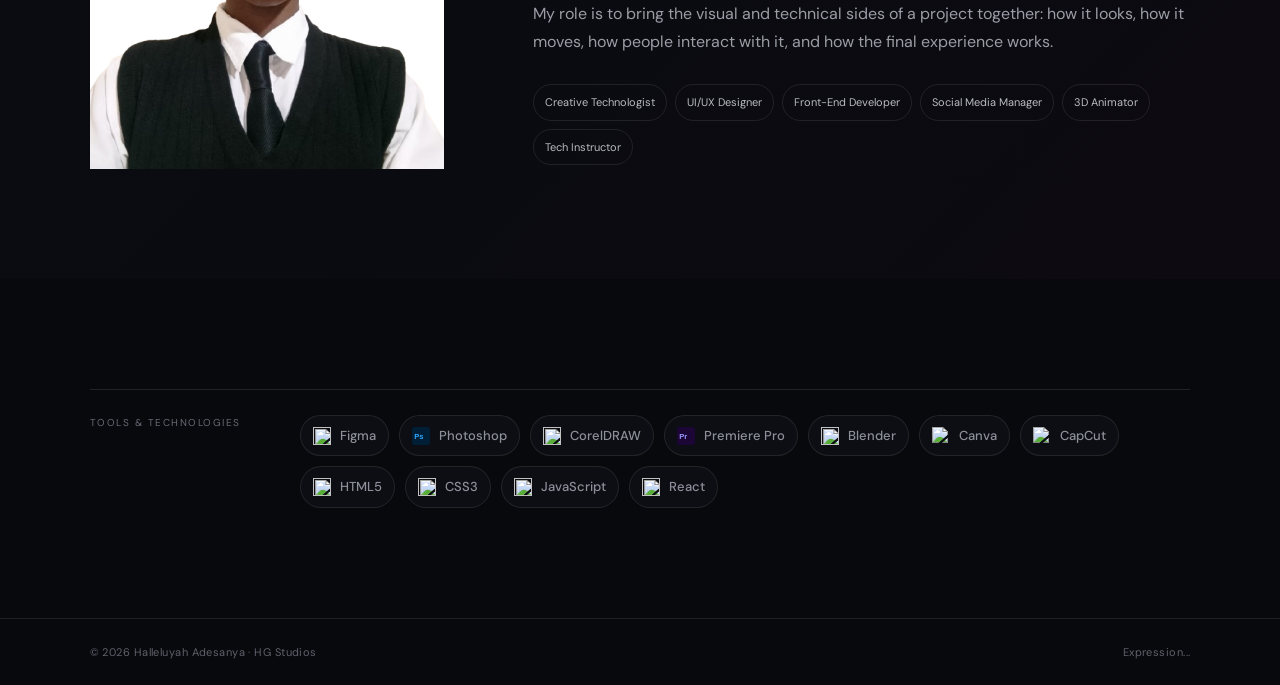
==== commit 6810f8ae: "Add CapCut and fix Canva tool icon" ====
--- a/about.html
+++ b/about.html
@@ -1,2 +1,2 @@
 <!doctype html><html lang="en"><head><meta charset="utf-8"><meta name="viewport" content="width=device-width, initial-scale=1"><title>About — HG Studios</title><link rel="icon" type="image/png" href="assets/hg-favicon.png"><meta name="description" content="About Hallgo Tech Studios and Halleluyah Adesanya, the creative behind the studio."><meta name="theme-color" content="#08090d"><link rel="preconnect" href="https://fonts.googleapis.com"><link rel="preconnect" href="https://fonts.gstatic.com" crossorigin><link href="https://fonts.googleapis.com/css2?family=DM+Sans:wght@400;500;600;700&family=Space+Grotesk:wght@400;500;600;700&display=swap" rel="stylesheet"><link rel="stylesheet" href="styles.css"></head><body><div class="cursor-glow"></div><header class="site-header"><a class="brand" href="index.html" aria-label="HG Studios home"><img src="assets/logo.png" alt="HG Studios logo"></a><button class="menu-toggle" aria-label="Open menu" aria-expanded="false">☰</button><nav class="site-nav"><a href="index.html">Home</a><a href="projects.html">Projects</a><a class="active" href="about.html">About</a><a href="contact.html">Contact</a></nav><a class="header-cta" href="https://wa.link/23jd7m" target="_blank" rel="noopener">Let's talk ↗</a></header><div class="mobile-menu"><a href="index.html">Home</a><a href="projects.html">Projects</a><a href="about.html">About</a><a href="contact.html">Contact</a><a class="mobile-cta" href="https://wa.link/23jd7m" target="_blank" rel="noopener">Let's talk ↗</a></div>
-<main><section class="page-hero section"><div class="section-kicker">01 / THE STUDIO</div><div class="about-heading"><h1>Built around<br><em>expression.</em></h1><p class="hero-sub">Hallgo Tech Studios is a creative technology studio bringing visual design, digital products, media and technology together.</p></div></section><section class="studio-story section"><div class="studio-lockup"><img src="assets/logo.png" alt="HG Studios logo"><span>HALLGO TECH STUDIOS</span></div><div class="studio-story-grid"><div><div class="section-kicker">WHO WE ARE</div><h2>The company behind the work.</h2></div><div><p>We work across disciplines because good ideas rarely stay inside one medium. From social content and visual design to interfaces, front-end experiences, motion, video, 3D and technology instruction, we build with both creativity and technology in mind.</p><p class="muted">Hallgo Tech Studios is the studio. Halleluyah Adesanya is the creative behind it.</p></div></div></section><section class="about-person section"><div class="about-person-grid"><div class="about-photo"><img src="assets/halleluyah.png" alt="Halleluyah Adesanya"></div><div class="about-copy"><div class="section-kicker">THE CREATIVE BEHIND HALLGO TECH STUDIOS</div><h2>Halleluyah<br><span>Adesanya.</span></h2><p class="large">I'm Halleluyah Adesanya — a creative technologist working across design, digital products, motion, video and 3D.</p><p>My role is to bring the visual and technical sides of a project together: how it looks, how it moves, how people interact with it, and how the final experience works.</p><div class="roles-list"><span>Creative Technologist</span><span>UI/UX Designer</span><span>Front-End Developer</span><span>Social Media Manager</span><span>3D Animator</span><span>Tech Instructor</span></div></div></div></section><section class="tools-section section"><div class="tools"><span>TOOLS & TECHNOLOGIES</span><div class="tool-list"><b><img src="https://cdn.simpleicons.org/figma/F24E1E" alt="">Figma</b><b><img src="assets/photoshop.svg" alt="">Photoshop</b><b><img src="https://cdn.simpleicons.org/coreldraw/00A651" alt="">CorelDRAW</b><b><img src="assets/premiere-pro.svg" alt="">Premiere Pro</b><b><img src="https://cdn.simpleicons.org/blender/F5792A" alt="">Blender</b><b><img src="assets/canva.svg" alt="">Canva</b><b><img src="https://cdn.simpleicons.org/html5/E34F26" alt="">HTML5</b><b><img src="https://cdn.simpleicons.org/css/1572B6" alt="">CSS3</b><b><img src="https://cdn.simpleicons.org/javascript/F7DF1E" alt="">JavaScript</b><b><img src="https://cdn.simpleicons.org/react/61DAFB" alt="">React</b></div></div></section></main><footer><div>© 2026 Halleluyah Adesanya · HG Studios</div><div>Expression...</div></footer><script src="script.js"></script></body></html>
+<main><section class="page-hero section"><div class="section-kicker">01 / THE STUDIO</div><div class="about-heading"><h1>Built around<br><em>expression.</em></h1><p class="hero-sub">Hallgo Tech Studios is a creative technology studio bringing visual design, digital products, media and technology together.</p></div></section><section class="studio-story section"><div class="studio-lockup"><img src="assets/logo.png" alt="HG Studios logo"><span>HALLGO TECH STUDIOS</span></div><div class="studio-story-grid"><div><div class="section-kicker">WHO WE ARE</div><h2>The company behind the work.</h2></div><div><p>We work across disciplines because good ideas rarely stay inside one medium. From social content and visual design to interfaces, front-end experiences, motion, video, 3D and technology instruction, we build with both creativity and technology in mind.</p><p class="muted">Hallgo Tech Studios is the studio. Halleluyah Adesanya is the creative behind it.</p></div></div></section><section class="about-person section"><div class="about-person-grid"><div class="about-photo"><img src="assets/halleluyah.png" alt="Halleluyah Adesanya"></div><div class="about-copy"><div class="section-kicker">THE CREATIVE BEHIND HALLGO TECH STUDIOS</div><h2>Halleluyah<br><span>Adesanya.</span></h2><p class="large">I'm Halleluyah Adesanya — a creative technologist working across design, digital products, motion, video and 3D.</p><p>My role is to bring the visual and technical sides of a project together: how it looks, how it moves, how people interact with it, and how the final experience works.</p><div class="roles-list"><span>Creative Technologist</span><span>UI/UX Designer</span><span>Front-End Developer</span><span>Social Media Manager</span><span>3D Animator</span><span>Tech Instructor</span></div></div></div></section><section class="tools-section section"><div class="tools"><span>TOOLS & TECHNOLOGIES</span><div class="tool-list"><b><img src="https://cdn.simpleicons.org/figma/F24E1E" alt="">Figma</b><b><img src="assets/photoshop.svg" alt="">Photoshop</b><b><img src="https://cdn.simpleicons.org/coreldraw/00A651" alt="">CorelDRAW</b><b><img src="assets/premiere-pro.svg" alt="">Premiere Pro</b><b><img src="https://cdn.simpleicons.org/blender/F5792A" alt="">Blender</b><b><img src="assets/canva.svg" alt="Canva">Canva</b><b><img src="assets/capcut.svg" alt="CapCut">CapCut</b><b><img src="https://cdn.simpleicons.org/html5/E34F26" alt="">HTML5</b><b><img src="https://cdn.simpleicons.org/css/1572B6" alt="">CSS3</b><b><img src="https://cdn.simpleicons.org/javascript/F7DF1E" alt="">JavaScript</b><b><img src="https://cdn.simpleicons.org/react/61DAFB" alt="">React</b></div></div></section></main><footer><div>© 2026 Halleluyah Adesanya · HG Studios</div><div>Expression...</div></footer><script src="script.js"></script></body></html>
--- a/styles.css
+++ b/styles.css
@@ -26,3 +26,8 @@
 .yt-project{aspect-ratio:auto}
 @media(max-width:900px){.brand img{width:68px}.hero-mark img{width:min(72vw,310px);max-height:310px}.site-header{height:72px}.mobile-menu{inset:72px 0 auto 0}}
 @media(max-width:600px){.brand img{width:60px}.hero-mark{width:100%;margin-top:12px}.hero-mark img{width:min(62vw,250px);max-height:250px}.hero{padding-top:45px}.hero h1{font-size:clamp(44px,14vw,58px);line-height:.98}.role-strip{gap:7px}.role-strip span{font-size:9px;padding:7px 9px}.project-media{aspect-ratio:4/5}.youtube-thumb{aspect-ratio:16/9}.yt-thumb{aspect-ratio:16/9}.tools{gap:18px}.tool-list{gap:7px!important}.tool-list b{font-size:11px;padding:8px 10px}.tool-list b img{width:16px;height:16px}.social-link{padding:17px 13px}.social-name img{width:18px;height:18px}}
+
+/* Website project screenshots */
+.project-card.web-project .project-media{aspect-ratio:16/9}
+.project-card.web-project .project-media img{object-fit:cover}
+@media(max-width:600px){.project-card.web-project .project-media{aspect-ratio:16/9}}
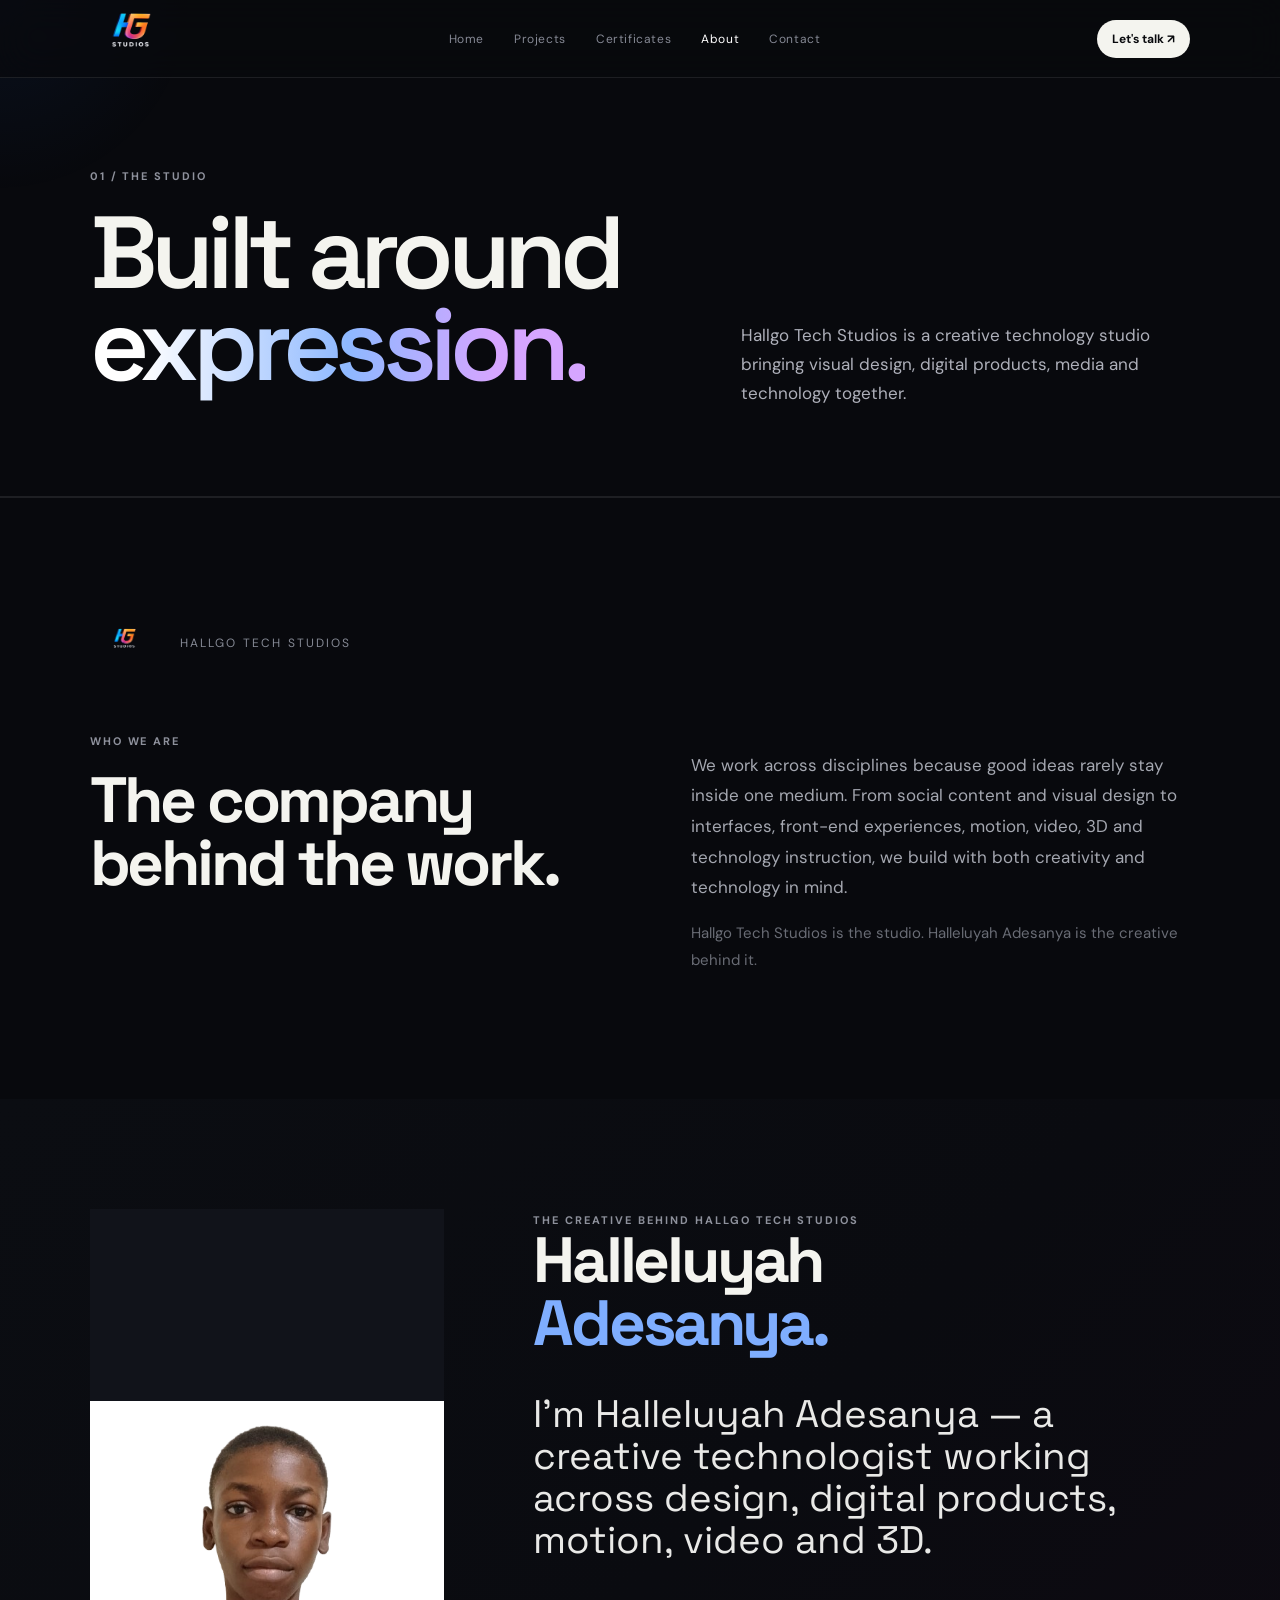
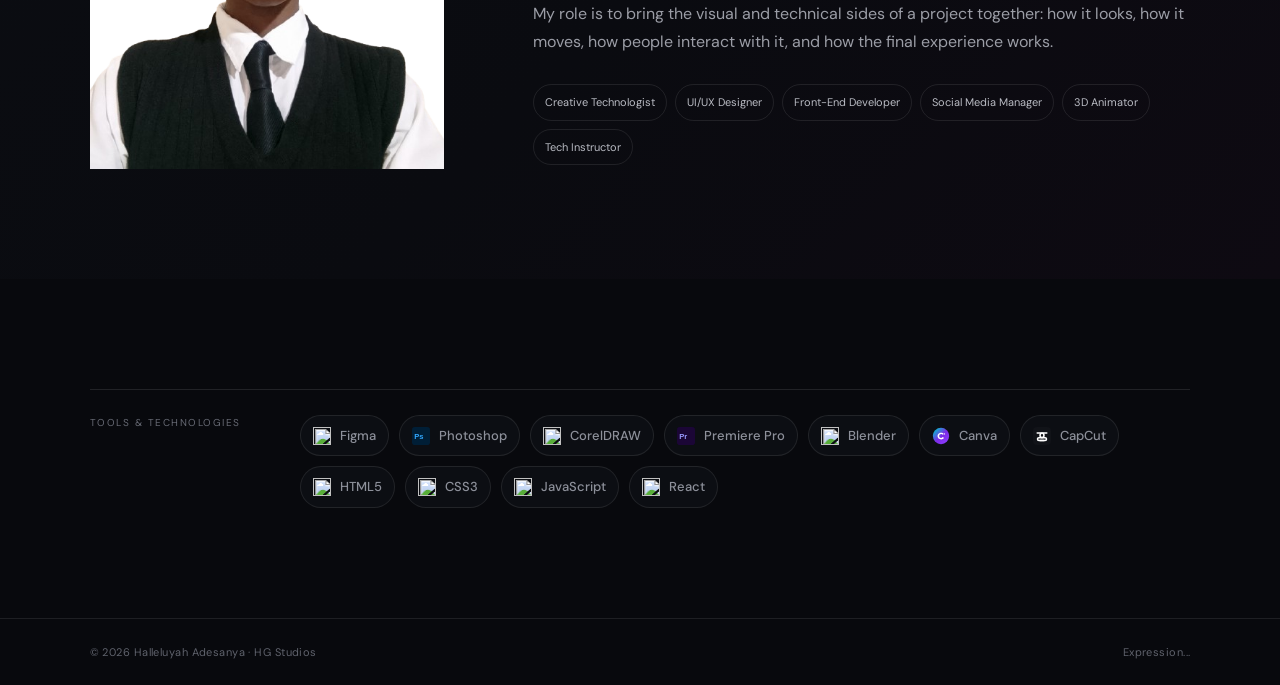
==== commit 63dc38ef: "Add Certificates navigation and styling" ====
--- a/about.html
+++ b/about.html
@@ -1,2 +1,2 @@
-<!doctype html><html lang="en"><head><meta charset="utf-8"><meta name="viewport" content="width=device-width, initial-scale=1"><title>About — HG Studios</title><link rel="icon" type="image/png" href="assets/hg-favicon.png"><meta name="description" content="About Hallgo Tech Studios and Halleluyah Adesanya, the creative behind the studio."><meta name="theme-color" content="#08090d"><link rel="preconnect" href="https://fonts.googleapis.com"><link rel="preconnect" href="https://fonts.gstatic.com" crossorigin><link href="https://fonts.googleapis.com/css2?family=DM+Sans:wght@400;500;600;700&family=Space+Grotesk:wght@400;500;600;700&display=swap" rel="stylesheet"><link rel="stylesheet" href="styles.css"></head><body><div class="cursor-glow"></div><header class="site-header"><a class="brand" href="index.html" aria-label="HG Studios home"><img src="assets/logo.png" alt="HG Studios logo"></a><button class="menu-toggle" aria-label="Open menu" aria-expanded="false">☰</button><nav class="site-nav"><a href="index.html">Home</a><a href="projects.html">Projects</a><a class="active" href="about.html">About</a><a href="contact.html">Contact</a></nav><a class="header-cta" href="https://wa.link/23jd7m" target="_blank" rel="noopener">Let's talk ↗</a></header><div class="mobile-menu"><a href="index.html">Home</a><a href="projects.html">Projects</a><a href="about.html">About</a><a href="contact.html">Contact</a><a class="mobile-cta" href="https://wa.link/23jd7m" target="_blank" rel="noopener">Let's talk ↗</a></div>
+<!doctype html><html lang="en"><head><meta charset="utf-8"><meta name="viewport" content="width=device-width, initial-scale=1"><title>About — HG Studios</title><link rel="icon" type="image/png" href="assets/hg-favicon.png"><meta name="description" content="About Hallgo Tech Studios and Halleluyah Adesanya, the creative behind the studio."><meta name="theme-color" content="#08090d"><link rel="preconnect" href="https://fonts.googleapis.com"><link rel="preconnect" href="https://fonts.gstatic.com" crossorigin><link href="https://fonts.googleapis.com/css2?family=DM+Sans:wght@400;500;600;700&family=Space+Grotesk:wght@400;500;600;700&display=swap" rel="stylesheet"><link rel="stylesheet" href="styles.css"></head><body><div class="cursor-glow"></div><header class="site-header"><a class="brand" href="index.html" aria-label="HG Studios home"><img src="assets/logo.png" alt="HG Studios logo"></a><button class="menu-toggle" aria-label="Open menu" aria-expanded="false">☰</button><nav class="site-nav"><a href="index.html">Home</a><a href="projects.html">Projects</a><a href="certificates.html">Certificates</a><a class="active" href="about.html">About</a><a href="contact.html">Contact</a></nav><a class="header-cta" href="https://wa.link/23jd7m" target="_blank" rel="noopener">Let's talk ↗</a></header><div class="mobile-menu"><a href="index.html">Home</a><a href="projects.html">Projects</a><a href="certificates.html">Certificates</a><a href="certificates.html">Certificates</a><a href="certificates.html">Certificates</a><a href="about.html">About</a><a href="contact.html">Contact</a><a class="mobile-cta" href="https://wa.link/23jd7m" target="_blank" rel="noopener">Let's talk ↗</a></div>
 <main><section class="page-hero section"><div class="section-kicker">01 / THE STUDIO</div><div class="about-heading"><h1>Built around<br><em>expression.</em></h1><p class="hero-sub">Hallgo Tech Studios is a creative technology studio bringing visual design, digital products, media and technology together.</p></div></section><section class="studio-story section"><div class="studio-lockup"><img src="assets/logo.png" alt="HG Studios logo"><span>HALLGO TECH STUDIOS</span></div><div class="studio-story-grid"><div><div class="section-kicker">WHO WE ARE</div><h2>The company behind the work.</h2></div><div><p>We work across disciplines because good ideas rarely stay inside one medium. From social content and visual design to interfaces, front-end experiences, motion, video, 3D and technology instruction, we build with both creativity and technology in mind.</p><p class="muted">Hallgo Tech Studios is the studio. Halleluyah Adesanya is the creative behind it.</p></div></div></section><section class="about-person section"><div class="about-person-grid"><div class="about-photo"><img src="assets/halleluyah.png" alt="Halleluyah Adesanya"></div><div class="about-copy"><div class="section-kicker">THE CREATIVE BEHIND HALLGO TECH STUDIOS</div><h2>Halleluyah<br><span>Adesanya.</span></h2><p class="large">I'm Halleluyah Adesanya — a creative technologist working across design, digital products, motion, video and 3D.</p><p>My role is to bring the visual and technical sides of a project together: how it looks, how it moves, how people interact with it, and how the final experience works.</p><div class="roles-list"><span>Creative Technologist</span><span>UI/UX Designer</span><span>Front-End Developer</span><span>Social Media Manager</span><span>3D Animator</span><span>Tech Instructor</span></div></div></div></section><section class="tools-section section"><div class="tools"><span>TOOLS & TECHNOLOGIES</span><div class="tool-list"><b><img src="https://cdn.simpleicons.org/figma/F24E1E" alt="">Figma</b><b><img src="assets/photoshop.svg" alt="">Photoshop</b><b><img src="https://cdn.simpleicons.org/coreldraw/00A651" alt="">CorelDRAW</b><b><img src="assets/premiere-pro.svg" alt="">Premiere Pro</b><b><img src="https://cdn.simpleicons.org/blender/F5792A" alt="">Blender</b><b><img src="assets/canva.svg" alt="Canva">Canva</b><b><img src="assets/capcut.svg" alt="CapCut">CapCut</b><b><img src="https://cdn.simpleicons.org/html5/E34F26" alt="">HTML5</b><b><img src="https://cdn.simpleicons.org/css/1572B6" alt="">CSS3</b><b><img src="https://cdn.simpleicons.org/javascript/F7DF1E" alt="">JavaScript</b><b><img src="https://cdn.simpleicons.org/react/61DAFB" alt="">React</b></div></div></section></main><footer><div>© 2026 Halleluyah Adesanya · HG Studios</div><div>Expression...</div></footer><script src="script.js"></script></body></html>
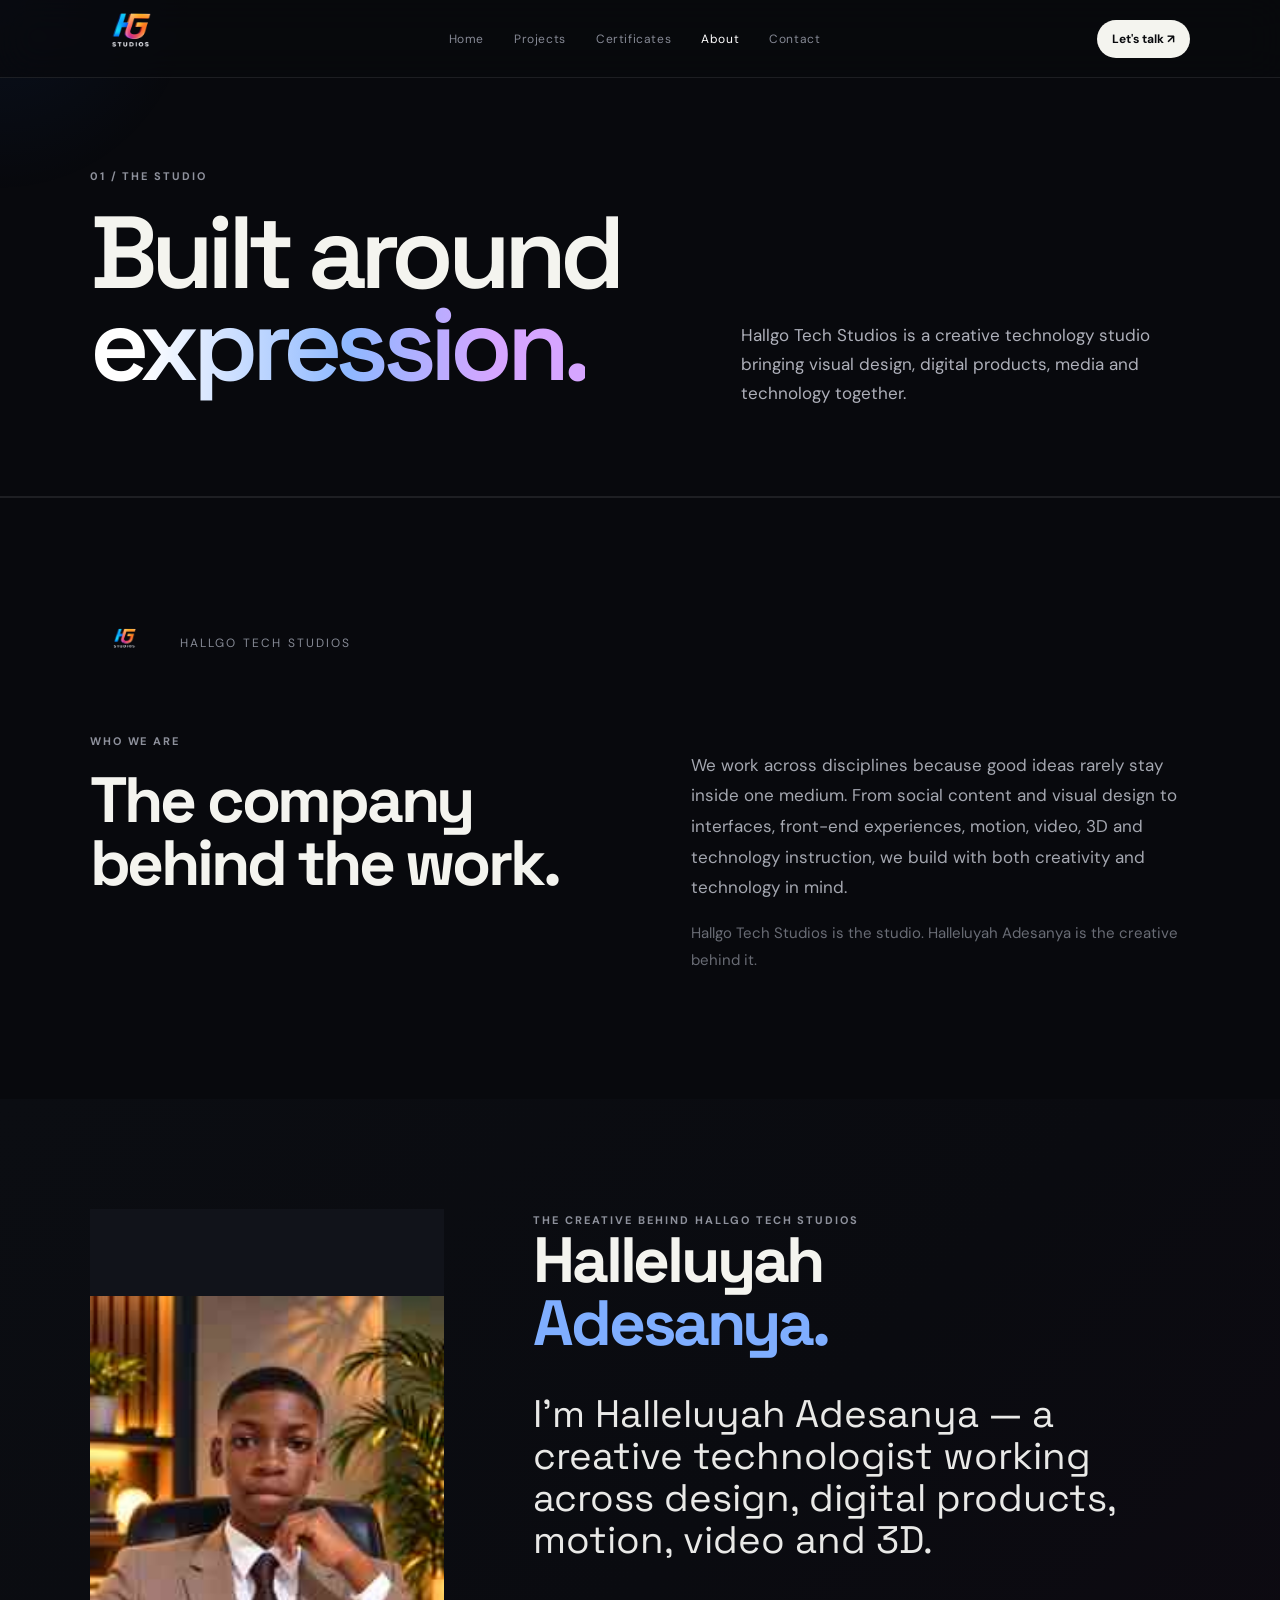
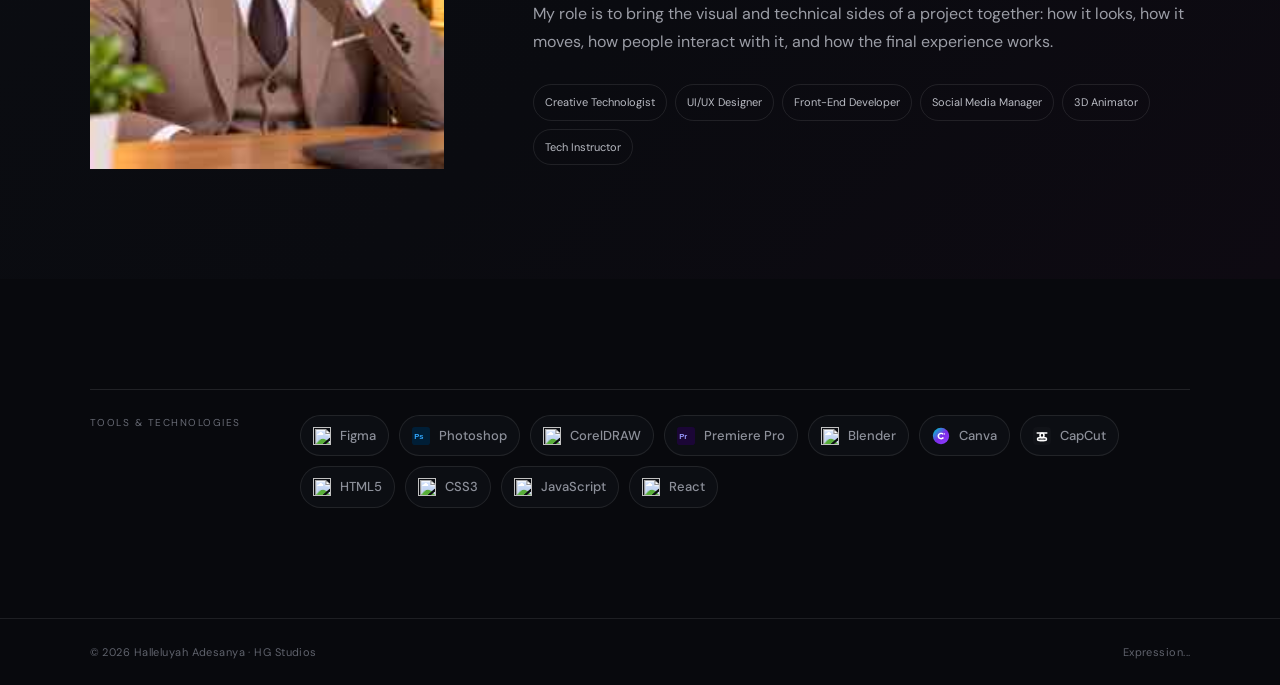
==== commit 79739ebf: "Replace About profile photo" ====
--- a/about.html
+++ b/about.html
@@ -1,2 +1,2 @@
-<!doctype html><html lang="en"><head><meta charset="utf-8"><meta name="viewport" content="width=device-width, initial-scale=1"><title>About — HG Studios</title><link rel="icon" type="image/png" href="assets/hg-favicon.png"><meta name="description" content="About Hallgo Tech Studios and Halleluyah Adesanya, the creative behind the studio."><meta name="theme-color" content="#08090d"><link rel="preconnect" href="https://fonts.googleapis.com"><link rel="preconnect" href="https://fonts.gstatic.com" crossorigin><link href="https://fonts.googleapis.com/css2?family=DM+Sans:wght@400;500;600;700&family=Space+Grotesk:wght@400;500;600;700&display=swap" rel="stylesheet"><link rel="stylesheet" href="styles.css"></head><body><div class="cursor-glow"></div><header class="site-header"><a class="brand" href="index.html" aria-label="HG Studios home"><img src="assets/logo.png" alt="HG Studios logo"></a><button class="menu-toggle" aria-label="Open menu" aria-expanded="false">☰</button><nav class="site-nav"><a href="index.html">Home</a><a href="projects.html">Projects</a><a href="certificates.html">Certificates</a><a class="active" href="about.html">About</a><a href="contact.html">Contact</a></nav><a class="header-cta" href="https://wa.link/23jd7m" target="_blank" rel="noopener">Let's talk ↗</a></header><div class="mobile-menu"><a href="index.html">Home</a><a href="projects.html">Projects</a><a href="certificates.html">Certificates</a><a href="certificates.html">Certificates</a><a href="certificates.html">Certificates</a><a href="about.html">About</a><a href="contact.html">Contact</a><a class="mobile-cta" href="https://wa.link/23jd7m" target="_blank" rel="noopener">Let's talk ↗</a></div>
-<main><section class="page-hero section"><div class="section-kicker">01 / THE STUDIO</div><div class="about-heading"><h1>Built around<br><em>expression.</em></h1><p class="hero-sub">Hallgo Tech Studios is a creative technology studio bringing visual design, digital products, media and technology together.</p></div></section><section class="studio-story section"><div class="studio-lockup"><img src="assets/logo.png" alt="HG Studios logo"><span>HALLGO TECH STUDIOS</span></div><div class="studio-story-grid"><div><div class="section-kicker">WHO WE ARE</div><h2>The company behind the work.</h2></div><div><p>We work across disciplines because good ideas rarely stay inside one medium. From social content and visual design to interfaces, front-end experiences, motion, video, 3D and technology instruction, we build with both creativity and technology in mind.</p><p class="muted">Hallgo Tech Studios is the studio. Halleluyah Adesanya is the creative behind it.</p></div></div></section><section class="about-person section"><div class="about-person-grid"><div class="about-photo"><img src="assets/halleluyah.png" alt="Halleluyah Adesanya"></div><div class="about-copy"><div class="section-kicker">THE CREATIVE BEHIND HALLGO TECH STUDIOS</div><h2>Halleluyah<br><span>Adesanya.</span></h2><p class="large">I'm Halleluyah Adesanya — a creative technologist working across design, digital products, motion, video and 3D.</p><p>My role is to bring the visual and technical sides of a project together: how it looks, how it moves, how people interact with it, and how the final experience works.</p><div class="roles-list"><span>Creative Technologist</span><span>UI/UX Designer</span><span>Front-End Developer</span><span>Social Media Manager</span><span>3D Animator</span><span>Tech Instructor</span></div></div></div></section><section class="tools-section section"><div class="tools"><span>TOOLS & TECHNOLOGIES</span><div class="tool-list"><b><img src="https://cdn.simpleicons.org/figma/F24E1E" alt="">Figma</b><b><img src="assets/photoshop.svg" alt="">Photoshop</b><b><img src="https://cdn.simpleicons.org/coreldraw/00A651" alt="">CorelDRAW</b><b><img src="assets/premiere-pro.svg" alt="">Premiere Pro</b><b><img src="https://cdn.simpleicons.org/blender/F5792A" alt="">Blender</b><b><img src="assets/canva.svg" alt="Canva">Canva</b><b><img src="assets/capcut.svg" alt="CapCut">CapCut</b><b><img src="https://cdn.simpleicons.org/html5/E34F26" alt="">HTML5</b><b><img src="https://cdn.simpleicons.org/css/1572B6" alt="">CSS3</b><b><img src="https://cdn.simpleicons.org/javascript/F7DF1E" alt="">JavaScript</b><b><img src="https://cdn.simpleicons.org/react/61DAFB" alt="">React</b></div></div></section></main><footer><div>© 2026 Halleluyah Adesanya · HG Studios</div><div>Expression...</div></footer><script src="script.js"></script></body></html>
+<!doctype html><html lang="en"><head><meta charset="utf-8"><meta name="viewport" content="width=device-width, initial-scale=1"><title>About — HG Studios</title><link rel="icon" type="image/png" href="assets/hg-favicon.png"><meta name="description" content="About Hallgo Tech Studios and Halleluyah Adesanya, the creative behind the studio."><meta name="theme-color" content="#08090d"><link rel="preconnect" href="https://fonts.googleapis.com"><link rel="preconnect" href="https://fonts.gstatic.com" crossorigin><link href="https://fonts.googleapis.com/css2?family=DM+Sans:wght@400;500;600;700&family=Space+Grotesk:wght@400;500;600;700&display=swap" rel="stylesheet"><link rel="stylesheet" href="styles.css"></head><body><div class="cursor-glow"></div><header class="site-header"><a class="brand" href="index.html" aria-label="HG Studios home"><img src="assets/logo.png" alt="HG Studios logo"></a><button class="menu-toggle" aria-label="Open menu" aria-expanded="false">☰</button><nav class="site-nav"><a href="index.html">Home</a><a href="projects.html">Projects</a><a href="certificates.html">Certificates</a><a class="active" href="about.html">About</a><a href="contact.html">Contact</a></nav><a class="header-cta" href="https://wa.link/23jd7m" target="_blank" rel="noopener">Let's talk ↗</a></header><div class="mobile-menu"><a href="index.html">Home</a><a href="projects.html">Projects</a><a href="certificates.html">Certificates</a><a href="about.html">About</a><a href="contact.html">Contact</a><a class="mobile-cta" href="https://wa.link/23jd7m" target="_blank" rel="noopener">Let's talk ↗</a></div>
+<main><section class="page-hero section"><div class="section-kicker">01 / THE STUDIO</div><div class="about-heading"><h1>Built around<br><em>expression.</em></h1><p class="hero-sub">Hallgo Tech Studios is a creative technology studio bringing visual design, digital products, media and technology together.</p></div></section><section class="studio-story section"><div class="studio-lockup"><img src="assets/logo.png" alt="HG Studios logo"><span>HALLGO TECH STUDIOS</span></div><div class="studio-story-grid"><div><div class="section-kicker">WHO WE ARE</div><h2>The company behind the work.</h2></div><div><p>We work across disciplines because good ideas rarely stay inside one medium. From social content and visual design to interfaces, front-end experiences, motion, video, 3D and technology instruction, we build with both creativity and technology in mind.</p><p class="muted">Hallgo Tech Studios is the studio. Halleluyah Adesanya is the creative behind it.</p></div></div></section><section class="about-person section"><div class="about-person-grid"><div class="about-photo"><img src="assets/halleluyah-profile.jpg" alt="Halleluyah Adesanya"></div><div class="about-copy"><div class="section-kicker">THE CREATIVE BEHIND HALLGO TECH STUDIOS</div><h2>Halleluyah<br><span>Adesanya.</span></h2><p class="large">I'm Halleluyah Adesanya — a creative technologist working across design, digital products, motion, video and 3D.</p><p>My role is to bring the visual and technical sides of a project together: how it looks, how it moves, how people interact with it, and how the final experience works.</p><div class="roles-list"><span>Creative Technologist</span><span>UI/UX Designer</span><span>Front-End Developer</span><span>Social Media Manager</span><span>3D Animator</span><span>Tech Instructor</span></div></div></div></section><section class="tools-section section"><div class="tools"><span>TOOLS & TECHNOLOGIES</span><div class="tool-list"><b><img src="https://cdn.simpleicons.org/figma/F24E1E" alt="">Figma</b><b><img src="assets/photoshop.svg" alt="">Photoshop</b><b><img src="https://cdn.simpleicons.org/coreldraw/00A651" alt="">CorelDRAW</b><b><img src="assets/premiere-pro.svg" alt="">Premiere Pro</b><b><img src="https://cdn.simpleicons.org/blender/F5792A" alt="">Blender</b><b><img src="assets/canva.svg" alt="Canva">Canva</b><b><img src="assets/capcut.svg" alt="CapCut">CapCut</b><b><img src="https://cdn.simpleicons.org/html5/E34F26" alt="">HTML5</b><b><img src="https://cdn.simpleicons.org/css/1572B6" alt="">CSS3</b><b><img src="https://cdn.simpleicons.org/javascript/F7DF1E" alt="">JavaScript</b><b><img src="https://cdn.simpleicons.org/react/61DAFB" alt="">React</b></div></div></section></main><footer><div>© 2026 Halleluyah Adesanya · HG Studios</div><div>Expression...</div></footer><script src="script.js"></script></body></html>
--- a/styles.css
+++ b/styles.css
@@ -31,3 +31,14 @@
 .project-card.web-project .project-media{aspect-ratio:16/9}
 .project-card.web-project .project-media img{object-fit:cover}
 @media(max-width:600px){.project-card.web-project .project-media{aspect-ratio:16/9}}
+
+
+/* Certificates page */
+.certificates-intro{max-width:720px}.certificates-grid{display:grid;grid-template-columns:repeat(2,minmax(0,1fr));gap:24px}.certificate-card{background:#0f1118;border:1px solid var(--line);overflow:hidden;transition:transform .35s,border-color .35s}.certificate-card:hover{transform:translateY(-5px);border-color:rgba(41,121,255,.5)}.certificate-preview{aspect-ratio:1.414/1;background:linear-gradient(135deg,#11131a,#171a23);display:grid;place-items:center;padding:24px;position:relative}.certificate-sheet{width:92%;height:84%;background:#f4f1e9;color:#161616;border:5px double #252a38;display:flex;flex-direction:column;justify-content:center;align-items:center;text-align:center;padding:18px;box-shadow:0 18px 40px rgba(0,0,0,.28)}.certificate-sheet .cert-org{font-family:'Space Grotesk',sans-serif;font-size:10px;letter-spacing:.13em;text-transform:uppercase;color:#263a88;font-weight:700}.certificate-sheet h3{font-family:Georgia,serif;font-size:clamp(17px,2.2vw,27px);margin:13px 0 7px;line-height:1.05}.certificate-sheet p{margin:3px 0;font-size:11px;color:#3e4148}.certificate-sheet .cert-name{font-size:12px;font-weight:700;margin-top:8px}.certificate-sheet .cert-date{margin-top:13px;font-size:10px}.certificate-info{padding:22px}.certificate-info .section-kicker{margin-bottom:8px}.certificate-info h2{font-family:'Space Grotesk',sans-serif;font-size:24px;line-height:1.05;margin:0 0 8px}.certificate-info p{margin:0;color:#9296a1;font-size:14px}.certificate-info .cert-meta{display:flex;justify-content:space-between;gap:12px;margin-top:15px;padding-top:14px;border-top:1px solid var(--line);font-size:11px;letter-spacing:.08em;text-transform:uppercase;color:#777c87}.certificate-note{margin-top:18px;color:#777c87;font-size:12px}.certificate-card .button{margin-top:17px}
+@media(max-width:800px){.certificates-grid{grid-template-columns:1fr}.certificate-preview{padding:16px}.certificate-sheet{width:94%;height:86%}}
+
+
+/* Certificates page */
+.certificates-intro{max-width:720px}.certificates-grid{display:grid;grid-template-columns:repeat(2,minmax(0,1fr));gap:24px}.certificate-card{background:#0f1118;border:1px solid var(--line);overflow:hidden;transition:transform .35s,border-color .35s}.certificate-card:hover{transform:translateY(-5px);border-color:rgba(41,121,255,.5)}.certificate-preview{aspect-ratio:1.414/1;background:linear-gradient(135deg,#11131a,#171a23);display:grid;place-items:center;padding:24px}.certificate-sheet{width:92%;height:84%;background:#f4f1e9;color:#161616;border:5px double #252a38;display:flex;flex-direction:column;justify-content:center;align-items:center;text-align:center;padding:18px;box-shadow:0 18px 40px rgba(0,0,0,.28)}.certificate-sheet .cert-org{font-family:'Space Grotesk',sans-serif;font-size:10px;letter-spacing:.13em;text-transform:uppercase;color:#263a88;font-weight:700}.certificate-sheet h3{font-family:Georgia,serif;font-size:clamp(17px,2.2vw,27px);margin:13px 0 7px;line-height:1.05}.certificate-sheet p{margin:3px 0;font-size:11px;color:#3e4148}.certificate-sheet .cert-name{font-size:12px;font-weight:700;margin-top:8px}.certificate-sheet .cert-date{margin-top:13px;font-size:10px}.certificate-info{padding:22px}.certificate-info .section-kicker{margin-bottom:8px}.certificate-info h2{font-family:'Space Grotesk',sans-serif;font-size:24px;line-height:1.05;margin:0 0 8px}.certificate-info p{margin:0;color:#9296a1;font-size:14px}.certificate-info .cert-meta{display:flex;justify-content:space-between;gap:12px;margin-top:15px;padding-top:14px;border-top:1px solid var(--line);font-size:11px;letter-spacing:.08em;text-transform:uppercase;color:#777c87}.certificate-note{margin-top:18px;color:#777c87;font-size:12px}@media(max-width:800px){.certificates-grid{grid-template-columns:1fr}.certificate-preview{padding:16px}.certificate-sheet{width:94%;height:86%}}
+
+.real-certificate{padding:0;display:block;background:#11131a}.certificate-image{display:block;width:100%;height:auto;max-width:100%;object-fit:contain}
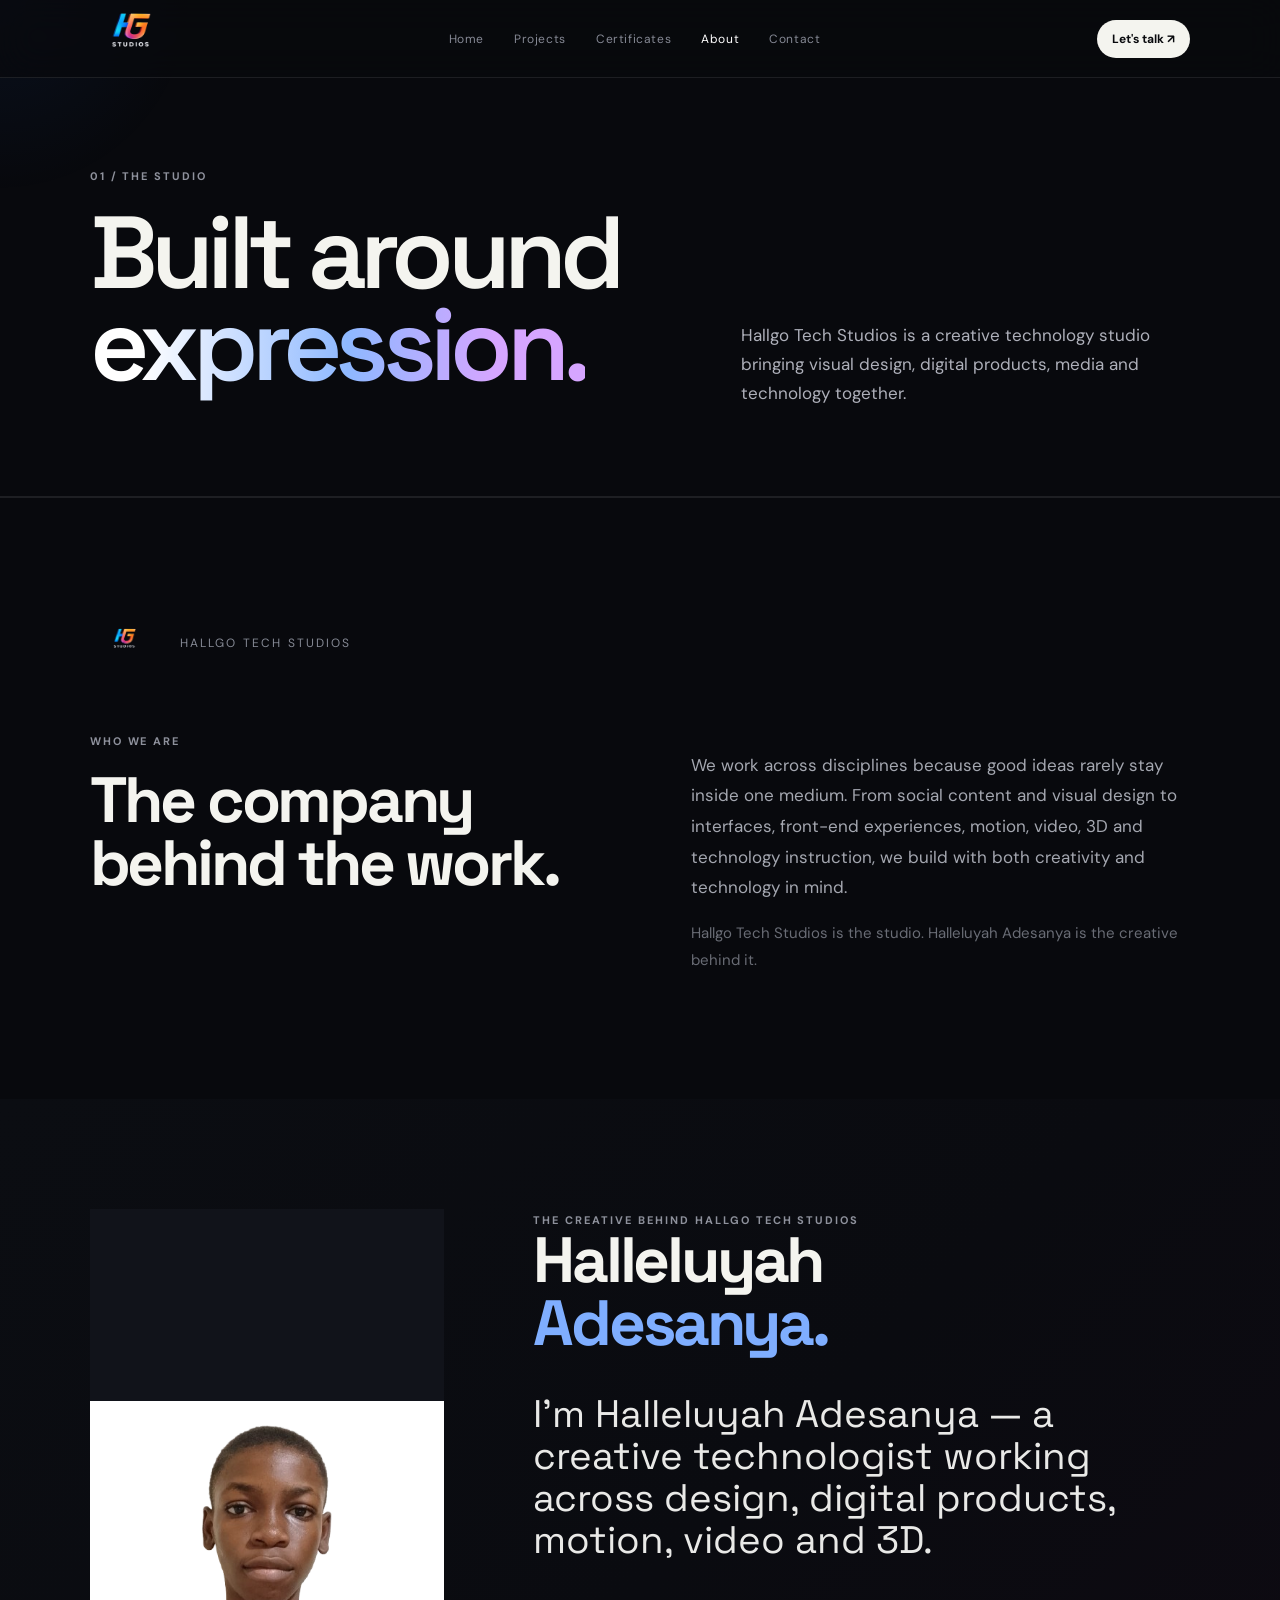
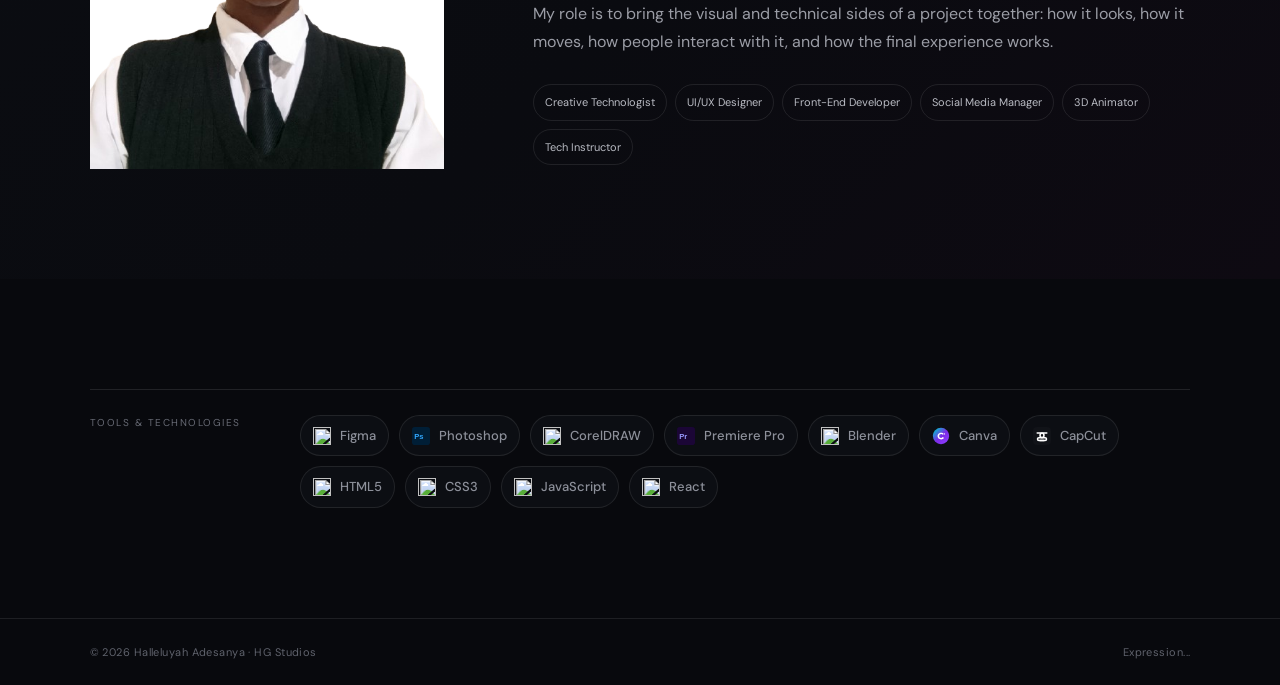
==== commit 5067221d: "Test higher resolution profile asset" ====
--- a/about.html
+++ b/about.html
@@ -1,2 +1,2 @@
 <!doctype html><html lang="en"><head><meta charset="utf-8"><meta name="viewport" content="width=device-width, initial-scale=1"><title>About — HG Studios</title><link rel="icon" type="image/png" href="assets/hg-favicon.png"><meta name="description" content="About Hallgo Tech Studios and Halleluyah Adesanya, the creative behind the studio."><meta name="theme-color" content="#08090d"><link rel="preconnect" href="https://fonts.googleapis.com"><link rel="preconnect" href="https://fonts.gstatic.com" crossorigin><link href="https://fonts.googleapis.com/css2?family=DM+Sans:wght@400;500;600;700&family=Space+Grotesk:wght@400;500;600;700&display=swap" rel="stylesheet"><link rel="stylesheet" href="styles.css"></head><body><div class="cursor-glow"></div><header class="site-header"><a class="brand" href="index.html" aria-label="HG Studios home"><img src="assets/logo.png" alt="HG Studios logo"></a><button class="menu-toggle" aria-label="Open menu" aria-expanded="false">☰</button><nav class="site-nav"><a href="index.html">Home</a><a href="projects.html">Projects</a><a href="certificates.html">Certificates</a><a class="active" href="about.html">About</a><a href="contact.html">Contact</a></nav><a class="header-cta" href="https://wa.link/23jd7m" target="_blank" rel="noopener">Let's talk ↗</a></header><div class="mobile-menu"><a href="index.html">Home</a><a href="projects.html">Projects</a><a href="certificates.html">Certificates</a><a href="about.html">About</a><a href="contact.html">Contact</a><a class="mobile-cta" href="https://wa.link/23jd7m" target="_blank" rel="noopener">Let's talk ↗</a></div>
-<main><section class="page-hero section"><div class="section-kicker">01 / THE STUDIO</div><div class="about-heading"><h1>Built around<br><em>expression.</em></h1><p class="hero-sub">Hallgo Tech Studios is a creative technology studio bringing visual design, digital products, media and technology together.</p></div></section><section class="studio-story section"><div class="studio-lockup"><img src="assets/logo.png" alt="HG Studios logo"><span>HALLGO TECH STUDIOS</span></div><div class="studio-story-grid"><div><div class="section-kicker">WHO WE ARE</div><h2>The company behind the work.</h2></div><div><p>We work across disciplines because good ideas rarely stay inside one medium. From social content and visual design to interfaces, front-end experiences, motion, video, 3D and technology instruction, we build with both creativity and technology in mind.</p><p class="muted">Hallgo Tech Studios is the studio. Halleluyah Adesanya is the creative behind it.</p></div></div></section><section class="about-person section"><div class="about-person-grid"><div class="about-photo"><img src="assets/halleluyah-profile.jpg" alt="Halleluyah Adesanya"></div><div class="about-copy"><div class="section-kicker">THE CREATIVE BEHIND HALLGO TECH STUDIOS</div><h2>Halleluyah<br><span>Adesanya.</span></h2><p class="large">I'm Halleluyah Adesanya — a creative technologist working across design, digital products, motion, video and 3D.</p><p>My role is to bring the visual and technical sides of a project together: how it looks, how it moves, how people interact with it, and how the final experience works.</p><div class="roles-list"><span>Creative Technologist</span><span>UI/UX Designer</span><span>Front-End Developer</span><span>Social Media Manager</span><span>3D Animator</span><span>Tech Instructor</span></div></div></div></section><section class="tools-section section"><div class="tools"><span>TOOLS & TECHNOLOGIES</span><div class="tool-list"><b><img src="https://cdn.simpleicons.org/figma/F24E1E" alt="">Figma</b><b><img src="assets/photoshop.svg" alt="">Photoshop</b><b><img src="https://cdn.simpleicons.org/coreldraw/00A651" alt="">CorelDRAW</b><b><img src="assets/premiere-pro.svg" alt="">Premiere Pro</b><b><img src="https://cdn.simpleicons.org/blender/F5792A" alt="">Blender</b><b><img src="assets/canva.svg" alt="Canva">Canva</b><b><img src="assets/capcut.svg" alt="CapCut">CapCut</b><b><img src="https://cdn.simpleicons.org/html5/E34F26" alt="">HTML5</b><b><img src="https://cdn.simpleicons.org/css/1572B6" alt="">CSS3</b><b><img src="https://cdn.simpleicons.org/javascript/F7DF1E" alt="">JavaScript</b><b><img src="https://cdn.simpleicons.org/react/61DAFB" alt="">React</b></div></div></section></main><footer><div>© 2026 Halleluyah Adesanya · HG Studios</div><div>Expression...</div></footer><script src="script.js"></script></body></html>
+<main><section class="page-hero section"><div class="section-kicker">01 / THE STUDIO</div><div class="about-heading"><h1>Built around<br><em>expression.</em></h1><p class="hero-sub">Hallgo Tech Studios is a creative technology studio bringing visual design, digital products, media and technology together.</p></div></section><section class="studio-story section"><div class="studio-lockup"><img src="assets/logo.png" alt="HG Studios logo"><span>HALLGO TECH STUDIOS</span></div><div class="studio-story-grid"><div><div class="section-kicker">WHO WE ARE</div><h2>The company behind the work.</h2></div><div><p>We work across disciplines because good ideas rarely stay inside one medium. From social content and visual design to interfaces, front-end experiences, motion, video, 3D and technology instruction, we build with both creativity and technology in mind.</p><p class="muted">Hallgo Tech Studios is the studio. Halleluyah Adesanya is the creative behind it.</p></div></div></section><section class="about-person section"><div class="about-person-grid"><div class="about-photo"><img src="assets/halleluyah.png" alt="Halleluyah Adesanya"></div><div class="about-copy"><div class="section-kicker">THE CREATIVE BEHIND HALLGO TECH STUDIOS</div><h2>Halleluyah<br><span>Adesanya.</span></h2><p class="large">I'm Halleluyah Adesanya — a creative technologist working across design, digital products, motion, video and 3D.</p><p>My role is to bring the visual and technical sides of a project together: how it looks, how it moves, how people interact with it, and how the final experience works.</p><div class="roles-list"><span>Creative Technologist</span><span>UI/UX Designer</span><span>Front-End Developer</span><span>Social Media Manager</span><span>3D Animator</span><span>Tech Instructor</span></div></div></div></section><section class="tools-section section"><div class="tools"><span>TOOLS & TECHNOLOGIES</span><div class="tool-list"><b><img src="https://cdn.simpleicons.org/figma/F24E1E" alt="">Figma</b><b><img src="assets/photoshop.svg" alt="">Photoshop</b><b><img src="https://cdn.simpleicons.org/coreldraw/00A651" alt="">CorelDRAW</b><b><img src="assets/premiere-pro.svg" alt="">Premiere Pro</b><b><img src="https://cdn.simpleicons.org/blender/F5792A" alt="">Blender</b><b><img src="assets/canva.svg" alt="Canva">Canva</b><b><img src="assets/capcut.svg" alt="CapCut">CapCut</b><b><img src="https://cdn.simpleicons.org/html5/E34F26" alt="">HTML5</b><b><img src="https://cdn.simpleicons.org/css/1572B6" alt="">CSS3</b><b><img src="https://cdn.simpleicons.org/javascript/F7DF1E" alt="">JavaScript</b><b><img src="https://cdn.simpleicons.org/react/61DAFB" alt="">React</b></div></div></section></main><footer><div>© 2026 Halleluyah Adesanya · HG Studios</div><div>Expression...</div></footer><script src="script.js"></script></body></html>
